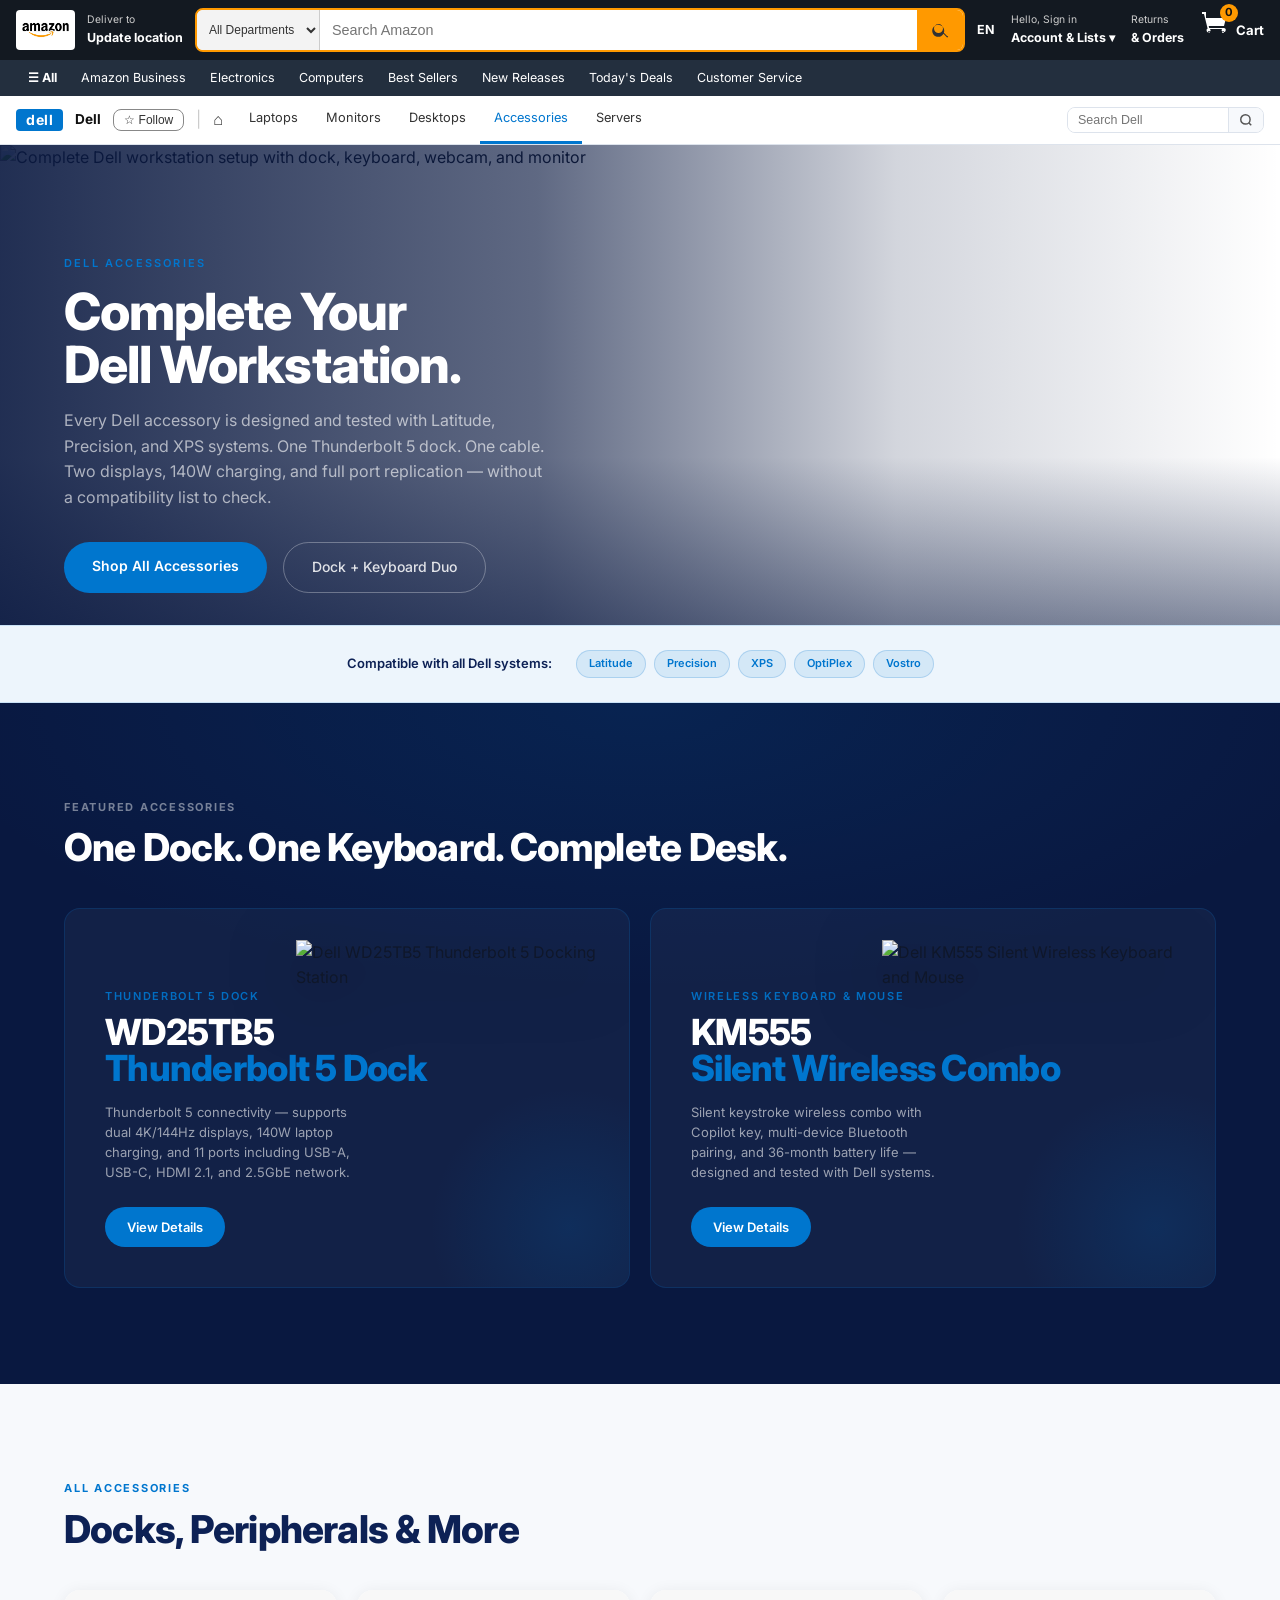
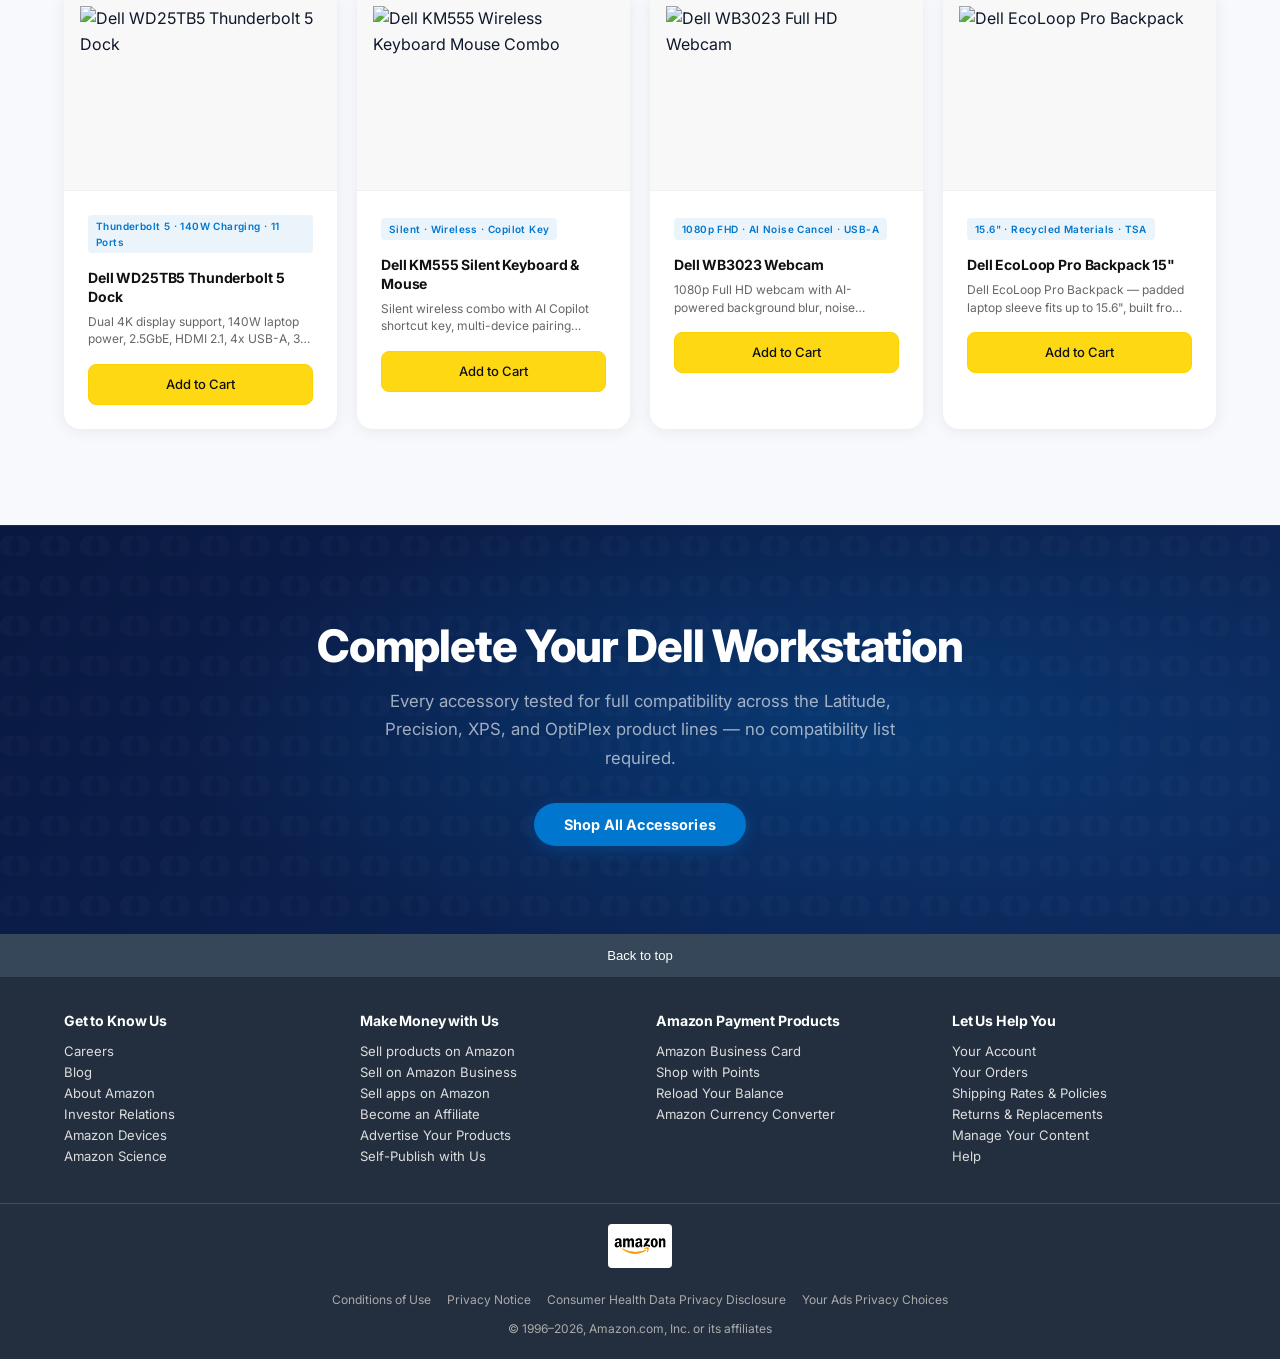
==== accessories.html @ ad99608e "Add accessories page — WD25TB5 dock + KM555 duo, compatibility banner, 4-card grid Co-Authored-By: C" ====
<!DOCTYPE html>
<html lang="en">
<head>
  <meta charset="UTF-8">
  <meta name="viewport" content="width=device-width, initial-scale=1.0">
  <title>Accessories — Docking Stations, Keyboards &amp; Webcams | Dell Technologies on Amazon</title>
  <link rel="icon" href="favicon.svg" type="image/svg+xml">
  <link rel="stylesheet" href="styles.css">
  <style>
    /* ── Page Hero ── */
    .page-hero {
      position: relative;
      height: 480px;
      overflow: hidden;
    }
    .page-hero-img { position: absolute; inset: 0; width: 100%; height: 100%; object-fit: cover; object-position: center 40%; }
    .page-hero-overlay {
      position: absolute;
      inset: 0;
      background:
        linear-gradient(90deg,
          rgba(9,24,64,0.90) 0%,
          rgba(9,24,64,0.65) 42%,
          rgba(9,24,64,0.18) 70%,
          transparent 100%
        ),
        linear-gradient(to top, rgba(9,24,64,0.5) 0%, transparent 35%);
    }
    .page-hero-content { position: relative; z-index: 2; padding: 110px 0 80px; }
    .page-hero-eyebrow { display: block; font-size: 11px; letter-spacing: 0.2em; text-transform: uppercase; color: #0076CE; margin-bottom: 12px; font-weight: 600; }
    .page-hero-headline { font-size: clamp(30px, 4vw, 52px); font-weight: 800; color: #ffffff; line-height: 1.05; letter-spacing: -0.02em; margin-bottom: 16px; }
    .page-hero-sub { font-size: 16px; color: rgba(255,255,255,0.62); line-height: 1.6; margin-bottom: 32px; max-width: 480px; }
    .page-hero-actions { display: flex; gap: 16px; flex-wrap: wrap; }
    .btn-ph-primary { padding: 13px 28px; background: #0076CE; color: #ffffff; border-radius: 999px; font-size: 14px; font-weight: 600; text-decoration: none; display: inline-block; transition: opacity 0.2s, transform 0.2s; }
    .btn-ph-primary:hover { opacity: 0.88; transform: scale(1.02); text-decoration: none; }
    .btn-ph-secondary { padding: 13px 28px; background: transparent; color: rgba(255,255,255,0.85); border: 1px solid rgba(255,255,255,0.3); border-radius: 999px; font-size: 14px; font-weight: 500; text-decoration: none; display: inline-block; transition: border-color 0.2s, color 0.2s; }
    .btn-ph-secondary:hover { border-color: rgba(255,255,255,0.7); color: #ffffff; text-decoration: none; }

    /* ── Featured Duo ── */
    .featured-duo {
      background: var(--brand-dark);
      padding: var(--space-2xl) 0;
      position: relative;
      overflow: hidden;
    }
    .featured-duo::before { content: ''; position: absolute; inset: 0; background: radial-gradient(ellipse 80% 60% at 50% 0%, rgba(0,118,206,0.12) 0%, transparent 70%); pointer-events: none; }
    .featured-duo .container { position: relative; z-index: 1; }
    .duo-grid { display: grid; grid-template-columns: 1fr 1fr; gap: 20px; margin-top: var(--space-lg); }
    .duo-card { position: relative; background: rgba(255,255,255,0.04); border: 1px solid rgba(0,118,206,0.2); border-radius: 16px; overflow: hidden; min-height: 380px; padding: var(--space-lg); display: flex; flex-direction: column; justify-content: flex-end; transition: transform 0.3s ease, box-shadow 0.3s ease; }
    .duo-card:hover { transform: translateY(-4px); box-shadow: 0 24px 48px rgba(0,118,206,0.18); }
    .duo-glow { position: absolute; bottom: -80px; right: -80px; width: 280px; height: 280px; background: radial-gradient(ellipse, #0076CE 0%, transparent 70%); opacity: 0.15; pointer-events: none; transition: opacity 0.3s; }
    .duo-card:hover .duo-glow { opacity: 0.25; }
    .duo-product-img { position: absolute; top: 8%; right: 4%; width: 55%; height: 52%; object-fit: contain; filter: drop-shadow(0 16px 32px rgba(0,0,0,0.5)); pointer-events: none; }
    .duo-content { position: relative; z-index: 2; }
    .duo-descriptor { font-size: 11px; letter-spacing: 0.15em; text-transform: uppercase; color: rgba(0,118,206,0.9); margin-bottom: 8px; font-weight: 600; }
    .duo-product-name { font-size: clamp(24px, 3vw, 36px); font-weight: 800; line-height: 1.0; margin-bottom: var(--space-sm); letter-spacing: -0.02em; }
    .duo-name-main { color: #ffffff; display: block; }
    .duo-name-model { color: #0076CE; display: block; }
    .duo-tagline { font-size: 13px; color: rgba(255,255,255,0.58); line-height: 1.55; margin-bottom: var(--space-md); max-width: 260px; }
    .duo-cta { display: inline-flex; align-items: center; padding: 10px 22px; background: #0076CE; color: #ffffff; border-radius: 999px; font-size: 13px; font-weight: 600; cursor: pointer; text-decoration: none; transition: opacity 0.2s, transform 0.2s; }
    .duo-cta:hover { opacity: 0.88; transform: scale(1.02); text-decoration: none; }

    /* ── Compatibility Banner ── */
    .compat-banner {
      background: rgba(0,118,206,0.07);
      border-top: 1px solid rgba(0,118,206,0.15);
      border-bottom: 1px solid rgba(0,118,206,0.15);
      padding: var(--space-md) 0;
    }
    .compat-inner {
      display: flex;
      align-items: center;
      gap: var(--space-md);
      flex-wrap: wrap;
      justify-content: center;
    }
    .compat-label {
      font-size: 13px;
      font-weight: 600;
      color: var(--brand-dark-tint);
    }
    .compat-chips { display: flex; gap: 8px; flex-wrap: wrap; }
    .compat-chip { font-size: 11px; font-weight: 600; color: #0076CE; background: rgba(0,118,206,0.1); border: 1px solid rgba(0,118,206,0.2); border-radius: 999px; padding: 4px 12px; }

    /* ── Product Grid ── */
    .products-section { background: var(--light-gray); padding: var(--space-2xl) 0; }
    .product-grid-inner { display: grid; grid-template-columns: repeat(auto-fill, minmax(240px, 1fr)); gap: 20px; margin-top: var(--space-lg); }
    .product-card { position: relative; background: #ffffff; border-radius: 16px; box-shadow: var(--card-shadow); overflow: hidden; transition: transform 0.25s ease, box-shadow 0.25s ease; }
    .product-card:hover { transform: translateY(-4px); box-shadow: 0 12px 32px rgba(0,0,0,0.12); }
    .card-img-wrap { height: 200px; background: #f8f8f8; overflow: hidden; display: flex; align-items: center; justify-content: center; }
    .card-img { width: 100%; height: 100%; object-fit: contain; padding: 16px; }
    .card-body { padding: var(--space-md); border-top: 1px solid #f0f0f0; }
    .card-name { font-size: 14px; font-weight: 700; color: #111111; margin-bottom: 6px; line-height: 1.35; }
    .card-desc { font-size: 12px; color: #666666; line-height: 1.45; margin-bottom: var(--space-sm); display: -webkit-box; -webkit-line-clamp: 2; -webkit-box-orient: vertical; overflow: hidden; }
    .card-spec-tag { display: inline-block; font-size: 10px; font-weight: 600; color: #0076CE; background: rgba(0,118,206,0.08); border-radius: 4px; padding: 3px 8px; margin-bottom: var(--space-sm); letter-spacing: 0.04em; }
    .card-atc { display: block; width: 100%; padding: 9px 0; background: #FFD814; border: 1px solid #FCD200; border-radius: 8px; font-size: 13px; font-weight: 500; color: #0F1111; text-align: center; cursor: pointer; }

    /* ── CTA Banner ── */
    .cta-banner { background: linear-gradient(135deg, var(--brand-dark) 0%, #0d2a5e 100%); padding: var(--space-2xl) 0; text-align: center; border-top: 1px solid rgba(0,118,206,0.2); }
    .cta-banner h2 { color: #ffffff; margin-bottom: var(--space-sm); }
    .cta-banner p { color: rgba(255,255,255,0.62); font-size: 1.05rem; margin-bottom: var(--space-lg); }

    .section-eyebrow { display: block; font-size: 11px; font-weight: 700; letter-spacing: 0.16em; text-transform: uppercase; color: var(--brand-blue); margin-bottom: 10px; }

    @media (max-width: 768px) {
      .page-hero { height: 400px; }
      .duo-grid { grid-template-columns: 1fr; }
      .duo-card { min-height: 300px; }
      .duo-product-img { width: 45%; opacity: 0.4; }
    }
  </style>
</head>
<body>

<div id="site-header"></div>


<!-- ══════════════════════════════════════════
     PAGE HERO — Banner 9 workspace lifestyle
══════════════════════════════════════════ -->
<section class="page-hero">
  <img class="page-hero-img"
    src="https://i.dell.com/is/image/DellContent/content/dam/ss2/page-specific/dell-homepage/na/promo-carousel/wtn-showc-cons-dell-pc14250-e2725hm-km555-wd25-wl3024-wb3023-uhp-2604-01-us-promo-c-lf-1610x906.jpg?wid=1610&hei=906"
    alt="Complete Dell workstation setup with dock, keyboard, webcam, and monitor"
    width="1610" height="906" loading="eager" fetchpriority="high">
  <div class="page-hero-overlay"></div>
  <div class="page-hero-content">
    <div class="container">
      <span class="page-hero-eyebrow">Dell Accessories</span>
      <h1 class="page-hero-headline">Complete Your<br>Dell Workstation.</h1>
      <p class="page-hero-sub">Every Dell accessory is designed and tested with Latitude, Precision, and XPS systems. One Thunderbolt 5 dock. One cable. Two displays, 140W charging, and full port replication — without a compatibility list to check.</p>
      <div class="page-hero-actions">
        <a class="btn-ph-primary" href="#accessories-grid">Shop All Accessories</a>
        <a class="btn-ph-secondary" href="#duo">Dock + Keyboard Duo</a>
      </div>
    </div>
  </div>
</section>


<!-- ══════════════════════════════════════════
     COMPATIBILITY BANNER
══════════════════════════════════════════ -->
<div class="compat-banner">
  <div class="container">
    <div class="compat-inner">
      <span class="compat-label">Compatible with all Dell systems:</span>
      <div class="compat-chips">
        <span class="compat-chip">Latitude</span>
        <span class="compat-chip">Precision</span>
        <span class="compat-chip">XPS</span>
        <span class="compat-chip">OptiPlex</span>
        <span class="compat-chip">Vostro</span>
      </div>
    </div>
  </div>
</div>


<!-- ══════════════════════════════════════════
     FEATURED PRODUCTS DUO
     WD25TB5 Dock + KM555 Keyboard/Mouse
══════════════════════════════════════════ -->
<section class="featured-duo section-fade" id="duo">
  <div class="container">
    <span class="section-eyebrow" style="color: rgba(255,255,255,0.45);">FEATURED ACCESSORIES</span>
    <h2 style="color: #ffffff; margin-bottom: var(--space-lg);">One Dock. One Keyboard. Complete Desk.</h2>
    <div class="duo-grid">

      <div class="duo-card">
        <div class="duo-glow"></div>
        <img class="duo-product-img"
          src="https://m.media-amazon.com/images/I/61Xeh0M5idL._AC_SL1500_.jpg"
          alt="Dell WD25TB5 Thunderbolt 5 Docking Station">
        <div class="duo-content">
          <p class="duo-descriptor">THUNDERBOLT 5 DOCK</p>
          <h3 class="duo-product-name">
            <span class="duo-name-main">WD25TB5</span>
            <span class="duo-name-model">Thunderbolt 5 Dock</span>
          </h3>
          <p class="duo-tagline">Thunderbolt 5 connectivity — supports dual 4K/144Hz displays, 140W laptop charging, and 11 ports including USB-A, USB-C, HDMI 2.1, and 2.5GbE network.</p>
          <a class="duo-cta" href="#accessories-grid">View Details</a>
        </div>
      </div>

      <div class="duo-card">
        <div class="duo-glow"></div>
        <img class="duo-product-img"
          src="https://m.media-amazon.com/images/I/71RK4N4b0cL._AC_SL1500_.jpg"
          alt="Dell KM555 Silent Wireless Keyboard and Mouse">
        <div class="duo-content">
          <p class="duo-descriptor">WIRELESS KEYBOARD &amp; MOUSE</p>
          <h3 class="duo-product-name">
            <span class="duo-name-main">KM555</span>
            <span class="duo-name-model">Silent Wireless Combo</span>
          </h3>
          <p class="duo-tagline">Silent keystroke wireless combo with Copilot key, multi-device Bluetooth pairing, and 36-month battery life — designed and tested with Dell systems.</p>
          <a class="duo-cta" href="#accessories-grid">View Details</a>
        </div>
      </div>

    </div>
  </div>
</section>


<!-- ══════════════════════════════════════════
     PRODUCT GRID — 4 Accessory Cards
══════════════════════════════════════════ -->
<section class="products-section section-fade" id="accessories-grid">
  <div class="container">
    <span class="section-eyebrow">ALL ACCESSORIES</span>
    <h2 style="color: var(--brand-dark-tint); margin-bottom: var(--space-lg);">Docks, Peripherals &amp; More</h2>
    <div class="product-grid-inner">

      <div class="product-card">
        <div class="card-img-wrap">
          <img class="card-img"
            src="https://m.media-amazon.com/images/I/61Xeh0M5idL._AC_SL1500_.jpg"
            alt="Dell WD25TB5 Thunderbolt 5 Dock">
        </div>
        <div class="card-body">
          <span class="card-spec-tag">Thunderbolt 5 · 140W Charging · 11 Ports</span>
          <h4 class="card-name">Dell WD25TB5 Thunderbolt 5 Dock</h4>
          <p class="card-desc">Dual 4K display support, 140W laptop power, 2.5GbE, HDMI 2.1, 4x USB-A, 3x USB-C. One cable from laptop to full workstation.</p>
          <span class="card-atc">Add to Cart</span>
        </div>
      </div>

      <div class="product-card">
        <div class="card-img-wrap">
          <img class="card-img"
            src="https://m.media-amazon.com/images/I/71RK4N4b0cL._AC_SL1500_.jpg"
            alt="Dell KM555 Wireless Keyboard Mouse Combo">
        </div>
        <div class="card-body">
          <span class="card-spec-tag">Silent · Wireless · Copilot Key</span>
          <h4 class="card-name">Dell KM555 Silent Keyboard &amp; Mouse</h4>
          <p class="card-desc">Silent wireless combo with AI Copilot shortcut key, multi-device pairing (Bluetooth + 2.4GHz USB), and 36-month battery on keyboard.</p>
          <span class="card-atc">Add to Cart</span>
        </div>
      </div>

      <div class="product-card">
        <div class="card-img-wrap">
          <img class="card-img"
            src="https://m.media-amazon.com/images/I/61eY11o1ZbL._AC_SL1500_.jpg"
            alt="Dell WB3023 Full HD Webcam">
        </div>
        <div class="card-body">
          <span class="card-spec-tag">1080p FHD · AI Noise Cancel · USB-A</span>
          <h4 class="card-name">Dell WB3023 Webcam</h4>
          <p class="card-desc">1080p Full HD webcam with AI-powered background blur, noise cancellation, and clip-mount that fits any monitor bezel. No driver install required.</p>
          <span class="card-atc">Add to Cart</span>
        </div>
      </div>

      <div class="product-card">
        <div class="card-img-wrap">
          <img class="card-img"
            src="https://i.dell.com/is/image/DellContent/content/dam/ss2/page-specific/dell-homepage/na/promo-carousel/wtn-showc-cons-dell-pc14250-e2725hm-km555-wd25-wl3024-wb3023-uhp-2604-01-us-promo-c-lf-1610x906.jpg?wid=800&hei=450"
            alt="Dell EcoLoop Pro Backpack">
        </div>
        <div class="card-body">
          <span class="card-spec-tag">15.6" · Recycled Materials · TSA</span>
          <h4 class="card-name">Dell EcoLoop Pro Backpack 15"</h4>
          <p class="card-desc">Dell EcoLoop Pro Backpack — padded laptop sleeve fits up to 15.6", built from recycled PET materials, TSA checkpoint-friendly. Designed for Latitude and XPS.</p>
          <span class="card-atc">Add to Cart</span>
        </div>
      </div>

    </div>
  </div>
</section>


<!-- ══════════════════════════════════════════
     CTA FOOTER
══════════════════════════════════════════ -->
<section class="cta-banner section-fade">
  <div class="container">
    <h2>Complete Your Dell Workstation</h2>
    <p>Every accessory tested for full compatibility across the Latitude, Precision, XPS, and OptiPlex product lines — no compatibility list required.</p>
    <a class="btn-brand" href="#accessories-grid">Shop All Accessories</a>
  </div>
</section>


<div id="site-footer"></div>
<script src="main.js"></script>
</body>
</html>
---- styles.css ----
/* ============================================================
   Dell Amazon Brand Store — Stylesheet v2 (Design Elevation)
   Brand: #0076CE (blue), #0d2155 (dark navy), #0c32a4 (mid)
   ============================================================ */

@import url('https://fonts.googleapis.com/css2?family=Inter:ital,wght@0,300;0,400;0,500;0,600;0,700;0,800;0,900;1,400&display=swap');

/* 1. CSS Variables
   ============================================================ */
:root {
  --primary:        #0076CE;
  --primary-dark:   #005CA5;
  --primary-deep:   #0d2155;
  --primary-mid:    #0c32a4;
  --brand-blue:     #0076CE;
  --brand-dark:     #091840;
  --brand-dark-tint:#0d2155;
  --brand-mid:      #0c32a4;
  --brand-glow:     rgba(0,118,206,0.4);
  --brand-glow-lg:  rgba(0,118,206,0.2);
  --brand-light:    #E8F1FB;
  --gray:           #6b7280;
  --light-gray:     #f7f9fc;
  --light-bg:       #f7f9fc;
  --lighter-bg:     #eef3fa;
  --border:         #dde3ec;
  --white:          #ffffff;
  --text:           #0f172a;
  --text-muted:     #4b5563;
  --card-shadow:    0 2px 16px rgba(0,0,0,0.07);
  --card-hover:     0 16px 48px rgba(0,118,206,0.22);
  --transition:     0.25s ease;

  /* 8-pt spacing scale */
  --space-xs:  8px;
  --space-sm:  16px;
  --space-md:  24px;
  --space-lg:  40px;
  --space-xl:  64px;
  --space-2xl: 96px;
  --space-3xl: 128px;
}

/* 2. Reset & Base
   ============================================================ */
*, *::before, *::after { box-sizing: border-box; margin: 0; padding: 0; }
html { scroll-behavior: smooth; }
body {
  font-family: 'Inter', -apple-system, BlinkMacSystemFont, 'Segoe UI', Roboto, 'Helvetica Neue', Arial, sans-serif;
  color: var(--text);
  font-size: 16px;
  line-height: 1.6;
  background: var(--white);
  -webkit-font-smoothing: antialiased;
  -moz-osx-font-smoothing: grayscale;
}
img { max-width: 100%; height: auto; display: block; }
a { color: var(--primary); text-decoration: none; }
a:hover { text-decoration: underline; }
ul { list-style: none; }

/* 3. Typography System
   ============================================================ */
h1, h2, h3, h4 { line-height: 1.1; font-weight: 800; letter-spacing: -0.02em; }

/* Display: 68-80px — hero only */
.display-title {
  font-size: clamp(3rem, 6vw, 5rem);
  font-weight: 900;
  line-height: 1.0;
  letter-spacing: -0.03em;
}

/* H1: 48-56px */
h1 {
  font-size: clamp(2.5rem, 4.5vw, 3.5rem);
  letter-spacing: -0.025em;
  line-height: 1.05;
}

/* H2: 36-42px */
h2 {
  font-size: clamp(1.9rem, 3vw, 2.625rem);
  letter-spacing: -0.02em;
  line-height: 1.1;
}

/* H3: 24-28px */
h3 {
  font-size: clamp(1.25rem, 2vw, 1.75rem);
  letter-spacing: -0.015em;
  line-height: 1.2;
}

/* H4: 17-18px */
h4 { font-size: 1.05rem; letter-spacing: -0.01em; font-weight: 700; }

/* Body */
p { margin-bottom: 0; line-height: 1.7; font-size: 1rem; }

/* Label / eyebrow */
.label-sm {
  font-size: 0.7rem;
  font-weight: 700;
  letter-spacing: 0.14em;
  text-transform: uppercase;
}

/* 4. Layout Utilities
   ============================================================ */
.container { max-width: 1200px; margin: 0 auto; padding: 0 24px; }
.section { padding: var(--space-2xl) 0; }
.section-alt { background: var(--light-gray); }
.section-dark {
  background: var(--brand-dark);
  color: var(--white);
  position: relative;
  overflow: hidden;
}
/* Rich depth gradient for dark sections */
.section-dark::before {
  content: '';
  position: absolute;
  inset: 0;
  background: radial-gradient(ellipse 80% 60% at 50% 0%, rgba(0,118,206,0.12) 0%, transparent 70%);
  pointer-events: none;
  z-index: 0;
}
.section-dark > * { position: relative; z-index: 1; }
.section-dark h2, .section-dark h3, .section-dark p { color: var(--white); }
.section-title { text-align: center; margin-bottom: var(--space-lg); }
.section-title .eyebrow {
  font-size: 0.68rem;
  font-weight: 700;
  letter-spacing: 0.16em;
  text-transform: uppercase;
  color: var(--primary);
  margin-bottom: 12px;
  display: block;
}
.section-dark .section-title .eyebrow { color: rgba(255,255,255,0.55); }
.section-title h2 { color: var(--brand-dark-tint); margin-bottom: 14px; }
.section-title p {
  color: var(--text-muted);
  font-size: 1.05rem;
  max-width: 560px;
  margin: 0 auto;
  line-height: 1.75;
}
.section-dark .section-title h2 { color: var(--white); }
.section-dark .section-title p  { color: rgba(255,255,255,0.68); }
.divider {
  width: 36px;
  height: 3px;
  background: linear-gradient(90deg, var(--brand-blue), var(--primary-mid));
  border-radius: 0;
  margin: 16px auto 0;
}

/* 5. Scroll-reveal animations
   Only active when JS has initialized — .js-ready class added to <html>
   This prevents invisible content on slow loads or no-JS contexts
   ============================================================ */
.js-ready .section-fade {
  opacity: 0;
  transform: translateY(28px);
  transition: opacity 0.6s cubic-bezier(0.22, 1, 0.36, 1),
              transform 0.6s cubic-bezier(0.22, 1, 0.36, 1);
}
.js-ready .section-fade.visible {
  opacity: 1;
  transform: translateY(0);
}
.section-fade-delay-1 { transition-delay: 0.1s; }
.section-fade-delay-2 { transition-delay: 0.2s; }
.section-fade-delay-3 { transition-delay: 0.3s; }
.section-fade-delay-4 { transition-delay: 0.4s; }

/* 6. Buttons
   ============================================================ */
.btn {
  display: inline-block;
  padding: 12px 26px;
  border-radius: 8px;
  font-weight: 600;
  font-size: 0.875rem;
  cursor: pointer;
  border: 2px solid transparent;
  transition: all var(--transition);
  white-space: nowrap;
  letter-spacing: 0.01em;
}

/* Amazon yellow "Add to Cart" — keeps Amazon convention */
.btn-primary { background: #FFD814; color: #111; border-color: #FCD200; }
.btn-primary:hover {
  background: #F7CA00;
  border-color: #F7CA00;
  transform: scale(1.02);
  text-decoration: none;
}

/* Primary brand CTA — pill shape, brand blue */
.btn-brand {
  background: var(--brand-blue);
  color: var(--white);
  border-color: var(--brand-blue);
  border-radius: 999px;
  padding: 13px 30px;
  font-size: 0.9rem;
  font-weight: 700;
  letter-spacing: 0.01em;
  box-shadow: 0 4px 16px rgba(0,118,206,0.3);
}
.btn-brand:hover {
  background: var(--primary-dark);
  border-color: var(--primary-dark);
  transform: translateY(-1px);
  box-shadow: 0 6px 24px rgba(0,118,206,0.4);
  text-decoration: none;
}

/* White outline secondary CTA */
.btn-outline {
  background: transparent;
  color: var(--white);
  border: 2px solid rgba(255,255,255,0.5);
  border-radius: 999px;
  padding: 13px 30px;
  font-size: 0.9rem;
  font-weight: 600;
  backdrop-filter: blur(4px);
}
.btn-outline:hover {
  background: rgba(255,255,255,0.14);
  border-color: rgba(255,255,255,0.75);
  transform: translateY(-1px);
  text-decoration: none;
}

/* Pill-blue (used in tiles/strips) */
.btn-pill-blue {
  background: var(--brand-blue);
  color: var(--white);
  border-radius: 999px;
  padding: 10px 24px;
  font-size: 0.82rem;
  font-weight: 700;
  display: inline-block;
  letter-spacing: 0.01em;
  transition: background var(--transition), transform var(--transition), box-shadow var(--transition);
  box-shadow: 0 3px 12px rgba(0,118,206,0.25);
}
.btn-pill-blue:hover {
  background: var(--primary-dark);
  transform: translateY(-1px);
  box-shadow: 0 5px 18px rgba(0,118,206,0.35);
  text-decoration: none;
}

/* Add to Cart — Amazon yellow, 8px radius */
.btn-cart {
  background: #FFD814;
  color: #0F1111;
  border: 1px solid #FCD200;
  border-radius: 8px;
  padding: 9px 16px;
  font-size: 0.82rem;
  font-weight: 600;
  cursor: pointer;
  display: inline-block;
  transition: background var(--transition), transform 0.15s ease;
  text-align: center;
}
.btn-cart:hover {
  background: #F7CA00;
  transform: scale(1.01);
  text-decoration: none;
}

/* 7. Amazon Header / Nav
   ============================================================ */
.amz-sticky { position: sticky; top: 0; z-index: 9000; }
.amz-top { background: #131921; }
.amz-top-inner {
  max-width: 1600px;
  margin: 0 auto;
  padding: 8px 16px;
  display: flex;
  align-items: center;
  gap: 12px;
}
.amz-logo img { height: 36px; }
.amz-location { display: flex; flex-direction: column; color: #fff; font-size: 0.7rem; cursor: pointer; }
.amz-loc-top { color: #ccc; font-size: 0.65rem; }
.amz-loc-bot { font-weight: 700; font-size: 0.78rem; white-space: nowrap; }
.amz-search {
  flex: 1; display: flex; align-items: center;
  background: #fff; border-radius: 8px; overflow: hidden;
  border: 2px solid #ff9900; min-width: 0;
}
.amz-search-dept {
  background: #f3f3f3; border: none; border-right: 1px solid #ccc;
  padding: 0 8px; height: 40px; font-size: 0.75rem; cursor: pointer; color: #333; white-space: nowrap;
}
.amz-search-input { flex: 1; border: none; outline: none; padding: 0 12px; font-size: 0.9rem; height: 40px; min-width: 0; }
.amz-search-btn {
  background: #ff9900; border: none; width: 46px; height: 40px;
  cursor: pointer; display: flex; align-items: center; justify-content: center; flex-shrink: 0;
}
.amz-search-btn svg { width: 18px; height: 18px; fill: #333; }
.amz-right { display: flex; align-items: center; gap: 16px; margin-left: auto; flex-shrink: 0; }
.amz-lang { color: #fff; font-size: 0.78rem; font-weight: 700; cursor: pointer; }
.amz-account, .amz-returns {
  display: flex; flex-direction: column; color: #fff; font-size: 0.7rem; cursor: pointer; text-decoration: none;
}
.amz-acct-top { color: #ccc; font-size: 0.65rem; }
.amz-acct-bot { font-weight: 700; font-size: 0.78rem; white-space: nowrap; }
.amz-cart-link { display: flex; align-items: center; gap: 4px; color: #fff; text-decoration: none; cursor: pointer; }
.amz-cart-icon-wrap { position: relative; }
.amz-cart-icon-wrap svg { width: 32px; height: 32px; }
.amz-cart-count {
  position: absolute; top: -6px; right: -6px;
  background: #ff9900; color: #111; font-size: 0.7rem; font-weight: 700;
  border-radius: 50%; width: 18px; height: 18px; display: flex; align-items: center; justify-content: center;
}
.amz-cart-text { font-weight: 700; font-size: 0.82rem; }

/* Amazon nav bar */
.amz-nav-bar { background: #232f3e; }
.amz-nav-bar-inner {
  max-width: 1600px; margin: 0 auto; padding: 0 16px;
  display: flex; align-items: center; gap: 0; overflow-x: auto;
}
.amz-nav-bar-inner a {
  color: #fff; font-size: 0.78rem; padding: 8px 12px;
  white-space: nowrap; text-decoration: none;
  transition: background 0.15s;
}
.amz-nav-bar-inner a:hover { background: rgba(255,255,255,0.12); }
.amz-nav-all-btn { font-weight: 700; }
.amz-mobile-drawer { display: none; }

/* Brand sub-nav */
.brand-subnav {
  background: #fff;
  border-bottom: 1px solid var(--border);
  position: relative;
  z-index: 8999;
}
.brand-subnav-inner {
  max-width: 1600px; margin: 0 auto; padding: 0 16px;
  display: flex; align-items: center; gap: 12px; height: 48px; overflow-x: auto;
}
.brand-subnav-logo { display: flex; align-items: center; flex-shrink: 0; }
.brand-subnav-name { font-size: 0.85rem; font-weight: 700; color: #111; white-space: nowrap; flex-shrink: 0; }
.brand-subnav-follow {
  background: none; border: 1px solid #888; border-radius: 8px;
  padding: 3px 10px; font-size: 0.75rem; cursor: pointer; flex-shrink: 0; color: #333;
}
.brand-subnav-sep { color: #ccc; flex-shrink: 0; }
.brand-subnav-home { color: #333; font-size: 1rem; text-decoration: none; flex-shrink: 0; }
.brand-subnav-tabs { display: flex; gap: 0; flex-shrink: 0; }
.brand-subnav-tabs a {
  font-size: 0.8rem; color: #333; padding: 0 14px; height: 48px;
  display: flex; align-items: center; text-decoration: none;
  border-bottom: 3px solid transparent; transition: border-color 0.15s, color 0.15s;
  white-space: nowrap;
}
.brand-subnav-tabs a:hover, .brand-subnav-tabs a.active {
  color: var(--brand-blue);
  border-bottom-color: var(--brand-blue);
}
.brand-subnav-search {
  margin-left: auto; display: flex; align-items: center;
  border: 1px solid var(--border); border-radius: 8px; overflow: hidden; flex-shrink: 0;
}
.brand-subnav-search input {
  border: none; outline: none; padding: 5px 10px; font-size: 0.78rem; width: 160px;
}
.brand-subnav-search button {
  background: var(--light-gray); border: none; border-left: 1px solid var(--border);
  padding: 5px 10px; cursor: pointer; display: flex; align-items: center; justify-content: center;
}
.brand-subnav-search button svg { stroke: #555; }
.brand-subnav-dropdown { position: relative; }
.brand-subnav-dropdown-trigger { cursor: pointer; }
.brand-subnav-dropdown-menu {
  display: none; position: fixed; background: #fff;
  border: 1px solid var(--border); border-radius: 8px;
  box-shadow: 0 8px 24px rgba(0,0,0,0.12); min-width: 200px; z-index: 9999; padding: 8px 0;
}
.brand-subnav-dropdown.open .brand-subnav-dropdown-menu { display: block; }
.brand-subnav-dropdown-menu a {
  display: block; padding: 9px 18px; color: #333; font-size: 0.82rem;
  border-bottom: none; height: auto;
}
.brand-subnav-dropdown-menu a:hover { background: var(--light-gray); color: var(--brand-blue); }

/* Breadcrumb */
.breadcrumb {
  padding: 10px 0;
  background: var(--white);
  border-bottom: 1px solid var(--border);
}
.breadcrumb-inner {
  max-width: 1200px; margin: 0 auto; padding: 0 24px;
  display: flex; align-items: center; gap: 6px; font-size: 0.78rem; color: var(--gray);
}
.breadcrumb-inner a { color: var(--primary); }
.breadcrumb-inner span { color: var(--gray); }

/* 8. Hero — Elevated with gradient depth
   ============================================================ */
.hero-video-wrap {
  position: relative; width: 100%; min-height: 640px; overflow: hidden;
  background: var(--brand-dark);
}
.hero-video {
  position: absolute; top: 50%; left: 50%;
  transform: translate(-50%, -50%);
  min-width: 100%; min-height: 100%; width: auto; height: auto;
  object-fit: cover; z-index: 0;
  opacity: 0.42;
  transition: opacity 1.2s ease;
}
.hero-overlay {
  position: absolute; inset: 0; z-index: 1;
  background: linear-gradient(
    110deg,
    var(--brand-dark) 0%,
    rgba(13,33,85,0.85) 38%,
    rgba(0,118,206,0.18) 75%,
    transparent 100%
  );
}
/* Subtle vignette bottom */
.hero-overlay::after {
  content: '';
  position: absolute;
  bottom: 0; left: 0; right: 0; height: 160px;
  background: linear-gradient(0deg, var(--brand-dark) 0%, transparent 100%);
}
.hero-content {
  position: relative; z-index: 2;
  padding: 130px 72px 100px;
  max-width: 760px;
}
.hero-eyebrow {
  font-size: 0.68rem;
  font-weight: 700;
  letter-spacing: 0.18em;
  text-transform: uppercase;
  color: rgba(255,255,255,0.55);
  margin-bottom: 20px;
  display: block;
}
.hero-title {
  font-size: clamp(2.8rem, 5.5vw, 4.5rem);
  font-weight: 900;
  color: #fff;
  line-height: 1.02;
  letter-spacing: -0.03em;
  margin-bottom: 22px;
  max-width: 680px;
}
.hero-title span { color: var(--brand-blue); }
.hero-sub {
  font-size: clamp(1rem, 1.5vw, 1.15rem);
  color: rgba(255,255,255,0.78);
  max-width: 500px;
  margin-bottom: 40px;
  line-height: 1.7;
  font-weight: 400;
}
.hero-ctas { display: flex; gap: 14px; flex-wrap: wrap; }

/* 9. Feature Strip — Premium icon treatment
   ============================================================ */
.feature-strip {
  background: var(--brand-dark);
  padding: 0;
  border-top: 1px solid rgba(255,255,255,0.07);
  position: relative;
  overflow: hidden;
}
.feature-strip::before {
  content: '';
  position: absolute;
  inset: 0;
  background: radial-gradient(ellipse 100% 150% at 50% 100%, rgba(0,118,206,0.1) 0%, transparent 70%);
  pointer-events: none;
}
.feature-strip-inner {
  max-width: 1200px; margin: 0 auto; padding: 0 24px;
  display: grid; grid-template-columns: repeat(3, 1fr);
  position: relative; z-index: 1;
}
.feature-item {
  display: flex;
  align-items: center;
  gap: 18px;
  padding: 32px 28px;
  border-right: 1px solid rgba(255,255,255,0.07);
  transition: background 0.2s ease;
}
.feature-item:last-child { border-right: none; }
.feature-item:hover { background: rgba(255,255,255,0.03); }

/* Premium icon: circular, gradient border glow */
.feature-icon {
  width: 52px; height: 52px;
  border-radius: 8px;
  background: linear-gradient(135deg, rgba(0,118,206,0.3), rgba(12,50,164,0.2));
  border: 1px solid rgba(0,118,206,0.35);
  display: flex; align-items: center; justify-content: center;
  flex-shrink: 0;
  box-shadow: 0 0 16px rgba(0,118,206,0.15), inset 0 1px 0 rgba(255,255,255,0.08);
}
.feature-icon svg {
  width: 24px; height: 24px;
  stroke: #59aaff;
  fill: none;
  stroke-width: 1.75;
  stroke-linecap: round;
  stroke-linejoin: round;
}
.feature-text h4 {
  color: #fff;
  font-size: 0.92rem;
  font-weight: 700;
  margin-bottom: 4px;
  letter-spacing: -0.01em;
}
.feature-text p { color: rgba(255,255,255,0.52); font-size: 0.8rem; line-height: 1.5; }

/* 10. Split Tiles — Depth with subtle overflow
   ============================================================ */
.split-grid { display: grid; grid-template-columns: 1fr 1fr; gap: 20px; }
.split-tile {
  position: relative; border-radius: 16px; overflow: hidden;
  min-height: 400px; display: flex; align-items: flex-end;
  box-shadow: 0 8px 40px rgba(0,0,0,0.18);
  transition: transform 0.3s cubic-bezier(0.22, 1, 0.36, 1),
              box-shadow 0.3s ease;
}
.split-tile:hover {
  transform: translateY(-3px);
  box-shadow: 0 20px 60px rgba(0,0,0,0.28);
}
.split-tile-img {
  position: absolute; inset: 0; width: 100%; height: 100%;
  object-fit: cover; z-index: 0;
  transition: transform 0.6s cubic-bezier(0.22, 1, 0.36, 1);
}
.split-tile:hover .split-tile-img { transform: scale(1.03); }
.split-tile-overlay {
  position: absolute; inset: 0; z-index: 1;
  background: linear-gradient(
    0deg,
    rgba(9,24,64,0.92) 0%,
    rgba(9,24,64,0.5) 45%,
    rgba(0,118,206,0.08) 100%
  );
}
.split-tile.light-tile .split-tile-overlay {
  background: linear-gradient(0deg, rgba(232,241,251,0.96) 0%, rgba(232,241,251,0.65) 55%, transparent 100%);
}
.split-tile-content {
  position: relative; z-index: 2;
  padding: 32px 36px; width: 100%;
}
.split-tile .eyebrow {
  font-size: 0.64rem; font-weight: 700; letter-spacing: 0.16em;
  text-transform: uppercase; color: rgba(255,255,255,0.6);
  margin-bottom: 10px; display: block;
}
.split-tile.light-tile .eyebrow { color: var(--brand-blue); }
.split-tile h3 {
  color: #fff;
  font-size: clamp(1.3rem, 2.2vw, 1.7rem);
  font-weight: 800;
  margin-bottom: 10px;
  line-height: 1.15;
}
.split-tile.light-tile h3 { color: var(--brand-dark-tint); }
.split-tile p {
  color: rgba(255,255,255,0.72);
  font-size: 0.88rem;
  margin-bottom: 22px;
  max-width: 300px;
  line-height: 1.6;
}
.split-tile.light-tile p { color: var(--text-muted); }
.split-tile-pill {
  display: inline-block;
  background: var(--brand-blue);
  color: #fff;
  border-radius: 999px;
  padding: 10px 24px;
  font-size: 0.8rem;
  font-weight: 700;
  letter-spacing: 0.01em;
  transition: background var(--transition), transform var(--transition), box-shadow var(--transition);
  box-shadow: 0 3px 12px rgba(0,118,206,0.3);
}
.split-tile-pill:hover {
  background: var(--primary-dark);
  transform: translateY(-1px);
  box-shadow: 0 5px 18px rgba(0,118,206,0.4);
  text-decoration: none;
}
.split-tile.light-tile .split-tile-pill { background: var(--brand-blue); color: #fff; }

/* 11. Category Grid
   ============================================================ */
.cat-grid { display: grid; grid-template-columns: repeat(4, 1fr); gap: 16px; }
.cat-tile {
  background: var(--brand-dark-tint);
  border-radius: 16px; overflow: hidden;
  display: flex; flex-direction: column; align-items: center;
  padding: 28px 16px 22px; text-decoration: none; cursor: pointer;
  transition: transform 0.25s cubic-bezier(0.22, 1, 0.36, 1),
              box-shadow 0.25s ease;
  position: relative;
  border: 1px solid rgba(255,255,255,0.05);
  box-shadow: 0 4px 20px rgba(0,0,0,0.15);
}
.cat-tile::before {
  content: '';
  position: absolute;
  inset: 0;
  background: radial-gradient(ellipse 80% 50% at 50% 0%, rgba(0,118,206,0.18) 0%, transparent 70%);
  border-radius: inherit;
  opacity: 0;
  transition: opacity 0.25s ease;
}
.cat-tile:hover::before { opacity: 1; }
.cat-tile:hover {
  transform: scale(1.03) translateY(-2px);
  box-shadow: 0 16px 40px rgba(0,118,206,0.3);
  text-decoration: none;
}
.cat-tile-img {
  width: 100%; aspect-ratio: 4/3;
  object-fit: cover; border-radius: 8px;
  margin-bottom: 18px;
  box-shadow: 0 4px 16px rgba(0,0,0,0.25);
}
.cat-tile-img-placeholder {
  width: 100%; aspect-ratio: 4/3; border-radius: 8px; margin-bottom: 18px;
  background: linear-gradient(135deg, rgba(0,118,206,0.2), rgba(6,50,164,0.3));
  display: flex; align-items: center; justify-content: center;
}
.cat-tile-img-placeholder svg { width: 56px; height: 56px; stroke: rgba(0,118,206,0.7); fill: none; stroke-width: 1.5; }
.cat-label {
  background: var(--brand-blue);
  color: #fff;
  border-radius: 999px;
  padding: 7px 20px;
  font-size: 0.75rem;
  font-weight: 700;
  text-align: center;
  display: inline-block;
  letter-spacing: 0.03em;
  transition: background var(--transition), box-shadow var(--transition);
  box-shadow: 0 2px 10px rgba(0,118,206,0.3);
}
.cat-tile:hover .cat-label {
  background: var(--primary-dark);
  box-shadow: 0 4px 14px rgba(0,118,206,0.45);
}

/* 12. Product Cards — Premium depth
   ============================================================ */
.product-grid { display: grid; grid-template-columns: repeat(4, 1fr); gap: 20px; }
.product-grid-3 { grid-template-columns: repeat(3, 1fr); }
.hk-card {
  background: var(--white);
  border-radius: 16px;
  border: 1px solid var(--border);
  overflow: hidden;
  transition: box-shadow 0.3s cubic-bezier(0.22, 1, 0.36, 1),
              transform 0.3s cubic-bezier(0.22, 1, 0.36, 1),
              border-color 0.25s ease;
  display: flex; flex-direction: column;
  box-shadow: 0 2px 12px rgba(0,0,0,0.06);
}
.hk-card:hover {
  box-shadow: 0 16px 48px rgba(0,118,206,0.18);
  transform: translateY(-5px);
  border-color: rgba(0,118,206,0.2);
}
.hk-card-img {
  position: relative; overflow: hidden;
  width: 100%; height: 220px;
}
.hk-card-img img {
  position: absolute; inset: 0; width: 100%; height: 100%;
  object-fit: cover; display: block;
  transition: transform 0.5s cubic-bezier(0.22, 1, 0.36, 1);
}
.hk-card:hover .hk-card-img img { transform: scale(1.05); }
.hk-card-img-placeholder {
  position: absolute; inset: 0; display: flex; align-items: center; justify-content: center;
  background: var(--light-gray);
}
.hk-card-img-placeholder svg { width: 56px; height: 56px; stroke: #bbb; fill: none; stroke-width: 1.5; }
.hk-card-body { padding: 20px 18px; display: flex; flex-direction: column; flex: 1; }
.hk-card-eyebrow {
  font-size: 0.72rem; font-weight: 700; letter-spacing: 0.13em;
  text-transform: uppercase; color: var(--brand-blue);
  margin-bottom: 6px; display: block;
}
.hk-card-title {
  font-size: 0.97rem; font-weight: 700; color: var(--text);
  margin-bottom: 8px; line-height: 1.35;
  letter-spacing: -0.01em;
}
.hk-card-sub {
  font-size: 0.8rem; color: var(--text-muted);
  margin-bottom: 14px; line-height: 1.55; flex: 1;
  display: -webkit-box;
  -webkit-line-clamp: 2;
  -webkit-box-orient: vertical;
  overflow: hidden;
}
.hk-card-price {
  font-size: 1.1rem; font-weight: 800; color: var(--text);
  margin-bottom: 14px; letter-spacing: -0.01em;
}
.hk-card-price span { font-size: 0.75rem; font-weight: 400; color: var(--text-muted); margin-left: 4px; }
.hk-card-buy {
  background: #FFD814; color: #0F1111; border: 1px solid #FCD200;
  border-radius: 8px; padding: 10px 0; font-size: 0.82rem; font-weight: 600;
  text-align: center; display: block; cursor: pointer; width: 100%;
  transition: background var(--transition), transform 0.15s ease;
}
.hk-card-buy:hover {
  background: #F7CA00;
  transform: scale(1.01);
  text-decoration: none;
}

/* Dark card variant */
.hk-card-dark {
  background: rgba(255,255,255,0.04);
  border-color: rgba(255,255,255,0.08);
  box-shadow: 0 2px 16px rgba(0,0,0,0.2);
}
.hk-card-dark:hover {
  background: rgba(255,255,255,0.07);
  border-color: rgba(0,118,206,0.4);
  box-shadow: 0 0 0 1px rgba(0,118,206,0.35), 0 20px 48px rgba(0,118,206,0.2);
}
.hk-card-dark .hk-card-title { color: #fff; }
.hk-card-dark .hk-card-sub { color: rgba(255,255,255,0.58); }
.hk-card-dark .hk-card-price { color: #fff; }
.hk-card-dark .hk-card-img-placeholder { background: rgba(0,118,206,0.12); }
.hk-card-dark .hk-card-img-placeholder svg { stroke: #59aaff; }

/* Brand-color glow on image hover in dark context */
.dark-section-wrap .hk-card .hk-card-img::after {
  content: '';
  position: absolute;
  inset: 0;
  background: radial-gradient(ellipse 70% 60% at 50% 100%, rgba(0,118,206,0.2) 0%, transparent 70%);
  pointer-events: none;
  opacity: 0;
  transition: opacity 0.3s ease;
  z-index: 1;
}
.dark-section-wrap .hk-card:hover .hk-card-img::after { opacity: 1; }

/* 13. Industry Tiles
   ============================================================ */
.industry-grid { display: grid; grid-template-columns: repeat(3, 1fr); gap: 18px; }
.industry-tile {
  background: var(--brand-dark-tint);
  border-radius: 16px; overflow: hidden;
  position: relative; min-height: 260px; display: flex; align-items: flex-end;
  text-decoration: none;
  transition: transform 0.3s cubic-bezier(0.22, 1, 0.36, 1),
              box-shadow 0.3s ease;
  box-shadow: 0 4px 20px rgba(0,0,0,0.15);
}
.industry-tile:hover {
  transform: scale(1.025) translateY(-2px);
  box-shadow: 0 16px 48px rgba(0,0,0,0.35);
  text-decoration: none;
}
.industry-tile-img {
  position: absolute; inset: 0; width: 100%; height: 100%;
  object-fit: cover; z-index: 0; opacity: 0.5;
  transition: opacity 0.3s ease, transform 0.5s cubic-bezier(0.22, 1, 0.36, 1);
}
.industry-tile:hover .industry-tile-img { opacity: 0.62; transform: scale(1.04); }
.industry-tile-overlay {
  position: absolute; inset: 0; z-index: 1;
  background: linear-gradient(
    0deg,
    rgba(9,24,64,0.94) 0%,
    rgba(9,24,64,0.45) 50%,
    transparent 100%
  );
}
.industry-tile-content { position: relative; z-index: 2; padding: 28px 26px; }
.industry-tile-content h4 {
  color: #fff; font-size: 1.05rem; font-weight: 700;
  margin-bottom: 6px; letter-spacing: -0.01em;
}
.industry-tile-content p { color: rgba(255,255,255,0.62); font-size: 0.8rem; line-height: 1.55; }

/* 14. Stats / Proof Bar — Premium treatment
   ============================================================ */
.stats-bar {
  background: linear-gradient(135deg, #eef3fa 0%, #f7f9fc 50%, #eef3fa 100%);
  padding: 56px 0;
  border-top: 1px solid var(--border);
  border-bottom: 1px solid var(--border);
  position: relative;
  overflow: hidden;
}
.stats-bar::before {
  content: '';
  position: absolute;
  top: 50%; left: 50%;
  transform: translate(-50%, -50%);
  width: 600px; height: 300px;
  background: radial-gradient(ellipse, rgba(0,118,206,0.06) 0%, transparent 70%);
  pointer-events: none;
}
.stats-inner {
  max-width: 1200px; margin: 0 auto; padding: 0 24px;
  display: grid; grid-template-columns: repeat(4, 1fr); gap: 0;
  position: relative; z-index: 1;
}
.stat-item {
  text-align: center;
  padding: 0 24px;
  border-right: 1px solid var(--border);
}
.stat-item:last-child { border-right: none; }
.stat-num {
  font-size: clamp(2.2rem, 3.5vw, 3rem);
  font-weight: 900;
  color: var(--brand-blue);
  letter-spacing: -0.04em;
  display: block;
  line-height: 1;
  margin-bottom: 10px;
  background: linear-gradient(135deg, var(--brand-blue), var(--primary-mid));
  -webkit-background-clip: text;
  -webkit-text-fill-color: transparent;
  background-clip: text;
}
.stat-label {
  font-size: 0.82rem;
  color: var(--text-muted);
  font-weight: 500;
  line-height: 1.4;
  max-width: 140px;
  margin: 0 auto;
}

/* 15. CTA Banner — Impactful, layered depth
   ============================================================ */
.cta-banner {
  background: linear-gradient(
    120deg,
    var(--brand-dark) 0%,
    var(--brand-dark-tint) 35%,
    var(--brand-mid) 70%,
    var(--brand-mid) 100%
  );
  padding: 96px 24px;
  text-align: center;
  position: relative;
  overflow: hidden;
}
.cta-banner::before {
  content: '';
  position: absolute;
  top: -50%; left: -20%;
  width: 140%; height: 200%;
  background: radial-gradient(ellipse 60% 50% at 60% 50%, rgba(0,118,206,0.25) 0%, transparent 60%);
  pointer-events: none;
}
.cta-banner::after {
  content: '';
  position: absolute;
  inset: 0;
  background: url("data:image/svg+xml,%3Csvg width='40' height='40' viewBox='0 0 40 40' xmlns='http://www.w3.org/2000/svg'%3E%3Cg fill='none' fill-rule='evenodd'%3E%3Cg fill='%23ffffff' fill-opacity='0.02'%3E%3Cpath d='M20 20c0-5.5-4.5-10-10-10s-10 4.5-10 10 4.5 10 10 10 10-4.5 10-10zm10 0c0-5.5-4.5-10-10-10s-10 4.5-10 10 4.5 10 10 10 10-4.5 10-10z'/%3E%3C/g%3E%3C/g%3E%3C/svg%3E");
  pointer-events: none;
}
.cta-banner > * { position: relative; z-index: 1; }
.cta-banner h2 {
  color: #fff;
  font-size: clamp(2rem, 3.5vw, 2.875rem);
  margin-bottom: 16px;
  letter-spacing: -0.025em;
}
.cta-banner p {
  color: rgba(255,255,255,0.78);
  font-size: 1.1rem;
  margin-bottom: 36px;
  max-width: 520px;
  margin-left: auto;
  margin-right: auto;
  line-height: 1.7;
}
.cta-banner-btns { display: flex; gap: 14px; justify-content: center; flex-wrap: wrap; }

/* 16. Footer — Premium dark
   ============================================================ */
.brand-footer {
  background: linear-gradient(180deg, var(--brand-dark) 0%, #060f2a 100%);
  padding: 72px 0 44px;
  border-top: 1px solid rgba(255,255,255,0.06);
}
.brand-footer-inner { max-width: 1200px; margin: 0 auto; padding: 0 24px; }
.brand-footer-grid {
  display: grid; grid-template-columns: 2fr 1fr 1fr 1fr;
  gap: 48px; margin-bottom: 48px;
}
.footer-brand h3 {
  color: #fff; font-size: 1.1rem; margin-bottom: 12px;
  letter-spacing: -0.01em;
}
.footer-brand p { color: rgba(255,255,255,0.48); font-size: 0.85rem; line-height: 1.75; max-width: 280px; }
.footer-col h4 {
  color: rgba(255,255,255,0.75);
  font-size: 0.7rem;
  font-weight: 700;
  letter-spacing: 0.14em;
  text-transform: uppercase;
  margin-bottom: 18px;
}
.footer-col ul li { margin-bottom: 10px; }
.footer-col ul li a {
  color: rgba(255,255,255,0.45);
  font-size: 0.83rem;
  text-decoration: none;
  transition: color var(--transition);
}
.footer-col ul li a:hover { color: var(--brand-blue); }
.footer-bottom {
  border-top: 1px solid rgba(255,255,255,0.07);
  padding-top: 28px;
  display: flex; align-items: center;
  justify-content: space-between; gap: 16px;
}
.footer-bottom p { color: rgba(255,255,255,0.28); font-size: 0.73rem; }
.footer-bottom-links { display: flex; gap: 24px; }
.footer-bottom-links a {
  color: rgba(255,255,255,0.28); font-size: 0.73rem; text-decoration: none;
  transition: color var(--transition);
}
.footer-bottom-links a:hover { color: rgba(255,255,255,0.6); }

/* 17. Spec List
   ============================================================ */
.spec-list { list-style: none; padding: 0; margin: 0; }
.spec-list li {
  display: flex; align-items: flex-start; gap: 10px;
  padding: 11px 0; border-bottom: 1px solid var(--border); font-size: 0.88rem;
}
.spec-list li:last-child { border-bottom: none; }
.spec-list .spec-key { font-weight: 600; color: var(--brand-dark-tint); min-width: 140px; flex-shrink: 0; }
.spec-list .spec-val { color: var(--text-muted); }

/* 18. Section Hero (sub-page)
   ============================================================ */
.section-hero {
  position: relative; overflow: hidden; border-radius: 0;
  min-height: 500px; display: flex; align-items: center;
  background: var(--brand-dark);
}
.section-hero-img {
  position: absolute; inset: 0; width: 100%; height: 100%;
  object-fit: cover; z-index: 0; opacity: 0.42;
  transition: transform 8s ease;
}
.section-hero:hover .section-hero-img { transform: scale(1.04); }
.section-hero-overlay {
  position: absolute; inset: 0; z-index: 1;
  background: linear-gradient(90deg, var(--brand-dark) 30%, rgba(0,118,206,0.15) 70%, transparent 100%);
}
.section-hero-content { position: relative; z-index: 2; padding: 88px 72px; max-width: 640px; }
.section-hero-content .eyebrow {
  font-size: 0.67rem; font-weight: 700; letter-spacing: 0.18em;
  text-transform: uppercase; color: rgba(255,255,255,0.55);
  display: block; margin-bottom: 16px;
}
.section-hero-content h1 { color: #fff; margin-bottom: 16px; }
.section-hero-content p { color: rgba(255,255,255,0.76); font-size: 1.05rem; margin-bottom: 30px; line-height: 1.7; }

/* 19. Trust Strip
   ============================================================ */
.trust-strip {
  background: #fff;
  padding: 24px 0;
  border-top: 1px solid var(--border);
  border-bottom: 1px solid var(--border);
}
.trust-inner {
  max-width: 1200px; margin: 0 auto; padding: 0 24px;
  display: flex; align-items: center; justify-content: center; gap: 48px; flex-wrap: wrap;
}
.trust-item { display: flex; align-items: center; gap: 10px; }
.trust-icon { width: 28px; height: 28px; opacity: 0.75; }
.trust-item span { font-size: 0.83rem; color: var(--text-muted); font-weight: 500; }
.trust-item strong { color: var(--text); font-weight: 700; }

/* 20. Gaming-specific glow — section-dark with blue accent
   ============================================================ */
.gaming-dark {
  background: #000;
  position: relative;
  overflow: hidden;
}
.gaming-dark::before {
  content: '';
  position: absolute;
  top: 0; left: 0; right: 0; height: 400px;
  background: radial-gradient(ellipse 80% 60% at 30% 0%, rgba(0,168,255,0.15) 0%, transparent 70%);
  pointer-events: none;
}
.gaming-dark::after {
  content: '';
  position: absolute;
  bottom: 0; right: 0; left: 0; height: 300px;
  background: radial-gradient(ellipse 80% 60% at 70% 100%, rgba(0,168,255,0.1) 0%, transparent 70%);
  pointer-events: none;
}

/* 21. Mobile
   ============================================================ */
@media (max-width: 900px) {
  .hero-content { padding: 80px 36px 72px; }
  .hero-title { font-size: clamp(2.2rem, 6vw, 3rem); }
  .split-grid { grid-template-columns: 1fr; }
  .cat-grid { grid-template-columns: repeat(2, 1fr); }
  .product-grid { grid-template-columns: repeat(2, 1fr); }
  .industry-grid { grid-template-columns: repeat(2, 1fr); }
  .stats-inner { grid-template-columns: repeat(2, 1fr); gap: 0; }
  .stat-item { padding: 24px; border-right: none; border-bottom: 1px solid var(--border); }
  .stat-item:last-child { border-bottom: none; }
  .brand-footer-grid { grid-template-columns: 1fr 1fr; gap: 32px; }
  .feature-strip-inner { grid-template-columns: 1fr; }
  .feature-item { border-right: none; border-bottom: 1px solid rgba(255,255,255,0.06); }
  .feature-item:last-child { border-bottom: none; }
  .amz-location, .amz-lang { display: none; }
  .amz-mobile-drawer { display: flex; flex-direction: column; background: #37475a; }
  .amz-mobile-drawer a { color: #fff; padding: 12px 20px; font-size: 0.9rem; border-bottom: 1px solid rgba(255,255,255,0.1); text-decoration: none; }
  .amz-mobile-drawer a:hover { background: rgba(255,255,255,0.1); }
  .amz-mobile-drawer.open { display: flex; }
  .amz-mobile-drawer:not(.open) { display: none; }
  .section-hero-content { padding: 60px 36px; }
  .brand-subnav { overflow: hidden; }
  .brand-subnav-inner { overflow-x: auto; -webkit-overflow-scrolling: touch; scrollbar-width: none; }
  .brand-subnav-inner::-webkit-scrollbar { display: none; }
  .brand-subnav-search { display: none; }
  .trust-inner { gap: 28px; }
  .cta-banner { padding: 72px 24px; }
  .section { padding: 72px 0; }
}

@media (max-width: 600px) {
  .cat-grid { grid-template-columns: repeat(2, 1fr); }
  .product-grid { grid-template-columns: 1fr 1fr; }
  .product-grid-3 { grid-template-columns: 1fr 1fr; }
  .hero-content { padding: 72px 20px 60px; }
  .hero-title { font-size: clamp(2rem, 8vw, 2.4rem); }
  .hero-sub { font-size: 0.95rem; }
  .hero-ctas { flex-direction: column; align-items: flex-start; gap: 10px; }
  .btn-brand, .btn-outline { padding: 12px 24px; font-size: 0.85rem; }
  .split-tile { min-height: 360px; }
  .brand-footer-grid { grid-template-columns: 1fr; }
  .footer-bottom { flex-direction: column; text-align: center; }
  .industry-grid { grid-template-columns: 1fr; }
  .stats-inner { grid-template-columns: 1fr 1fr; }
  .stat-num { font-size: 2rem; }
  .cta-banner { padding: 60px 20px; }
  .cta-banner h2 { font-size: 1.75rem; }
  .cta-banner p { font-size: 0.95rem; }
  .cta-banner-btns { flex-direction: column; align-items: center; }
  .section-hero-content { padding: 48px 20px; }
  .trust-inner { gap: 20px; flex-direction: column; align-items: flex-start; }
  .section { padding: 56px 0; }
  .section-title h2 { font-size: 1.6rem; }
  .hk-card-img { height: 180px; }
  .split-tile-content { padding: 24px 22px; }
  .feature-item { padding: 20px 20px; }
  .feature-item:nth-child(3) { display: none; }
}
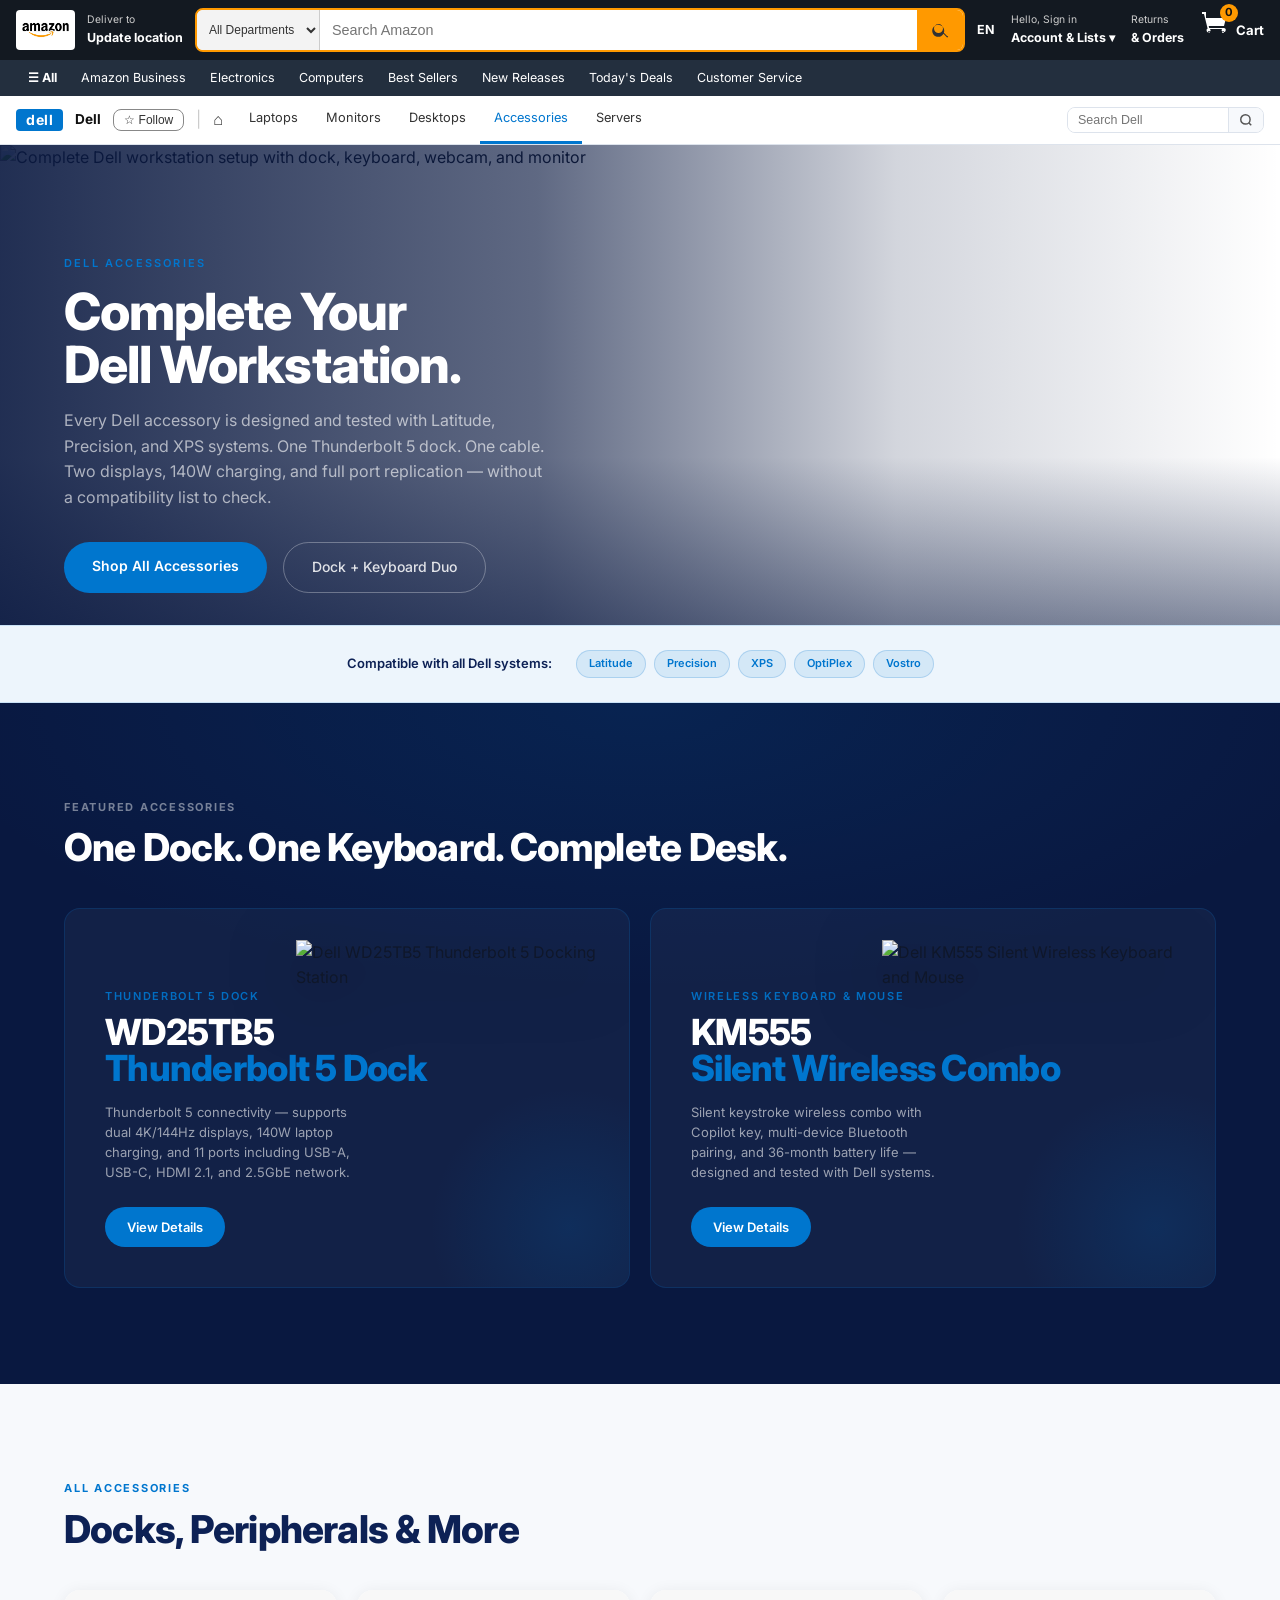
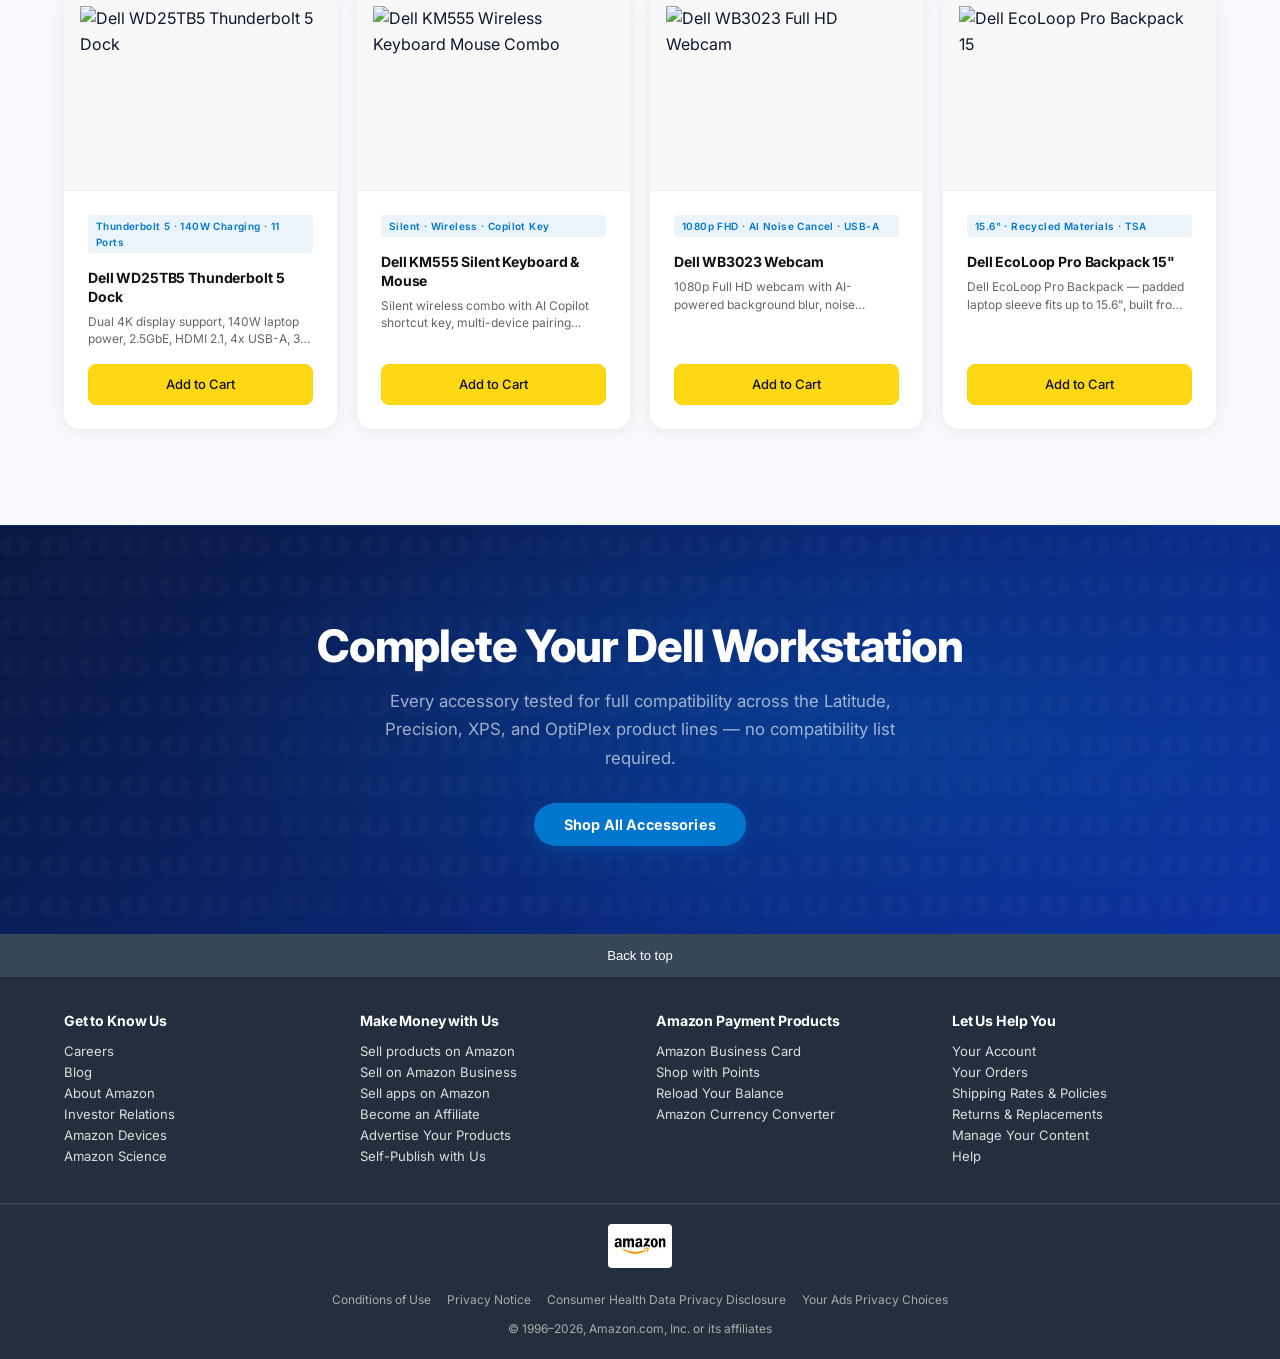
==== commit d92c3407: "Design QA fixes — scroll-reveal, card heights, duplicate images, hardcoded colors, overflow - Fix sc" ====
--- a/accessories.html
+++ b/accessories.html
@@ -1,4 +1,4 @@
-<!DOCTYPE html>
+﻿<!DOCTYPE html>
 <html lang="en">
 <head>
   <meta charset="UTF-8">
@@ -27,11 +27,11 @@
         linear-gradient(to top, rgba(9,24,64,0.5) 0%, transparent 35%);
     }
     .page-hero-content { position: relative; z-index: 2; padding: 110px 0 80px; }
-    .page-hero-eyebrow { display: block; font-size: 11px; letter-spacing: 0.2em; text-transform: uppercase; color: #0076CE; margin-bottom: 12px; font-weight: 600; }
+    .page-hero-eyebrow { display: block; font-size: 11px; letter-spacing: 0.2em; text-transform: uppercase; color: var(--brand-blue); margin-bottom: 12px; font-weight: 600; }
     .page-hero-headline { font-size: clamp(30px, 4vw, 52px); font-weight: 800; color: #ffffff; line-height: 1.05; letter-spacing: -0.02em; margin-bottom: 16px; }
     .page-hero-sub { font-size: 16px; color: rgba(255,255,255,0.62); line-height: 1.6; margin-bottom: 32px; max-width: 480px; }
     .page-hero-actions { display: flex; gap: 16px; flex-wrap: wrap; }
-    .btn-ph-primary { padding: 13px 28px; background: #0076CE; color: #ffffff; border-radius: 999px; font-size: 14px; font-weight: 600; text-decoration: none; display: inline-block; transition: opacity 0.2s, transform 0.2s; }
+    .btn-ph-primary { padding: 13px 28px; background: var(--brand-blue); color: #ffffff; border-radius: 999px; font-size: 14px; font-weight: 600; text-decoration: none; display: inline-block; transition: opacity 0.2s, transform 0.2s; }
     .btn-ph-primary:hover { opacity: 0.88; transform: scale(1.02); text-decoration: none; }
     .btn-ph-secondary { padding: 13px 28px; background: transparent; color: rgba(255,255,255,0.85); border: 1px solid rgba(255,255,255,0.3); border-radius: 999px; font-size: 14px; font-weight: 500; text-decoration: none; display: inline-block; transition: border-color 0.2s, color 0.2s; }
     .btn-ph-secondary:hover { border-color: rgba(255,255,255,0.7); color: #ffffff; text-decoration: none; }
@@ -48,16 +48,16 @@
     .duo-grid { display: grid; grid-template-columns: 1fr 1fr; gap: 20px; margin-top: var(--space-lg); }
     .duo-card { position: relative; background: rgba(255,255,255,0.04); border: 1px solid rgba(0,118,206,0.2); border-radius: 16px; overflow: hidden; min-height: 380px; padding: var(--space-lg); display: flex; flex-direction: column; justify-content: flex-end; transition: transform 0.3s ease, box-shadow 0.3s ease; }
     .duo-card:hover { transform: translateY(-4px); box-shadow: 0 24px 48px rgba(0,118,206,0.18); }
-    .duo-glow { position: absolute; bottom: -80px; right: -80px; width: 280px; height: 280px; background: radial-gradient(ellipse, #0076CE 0%, transparent 70%); opacity: 0.15; pointer-events: none; transition: opacity 0.3s; }
+    .duo-glow { position: absolute; bottom: -80px; right: -80px; width: 280px; height: 280px; background: radial-gradient(ellipse, var(--brand-blue) 0%, transparent 70%); opacity: 0.15; pointer-events: none; transition: opacity 0.3s; }
     .duo-card:hover .duo-glow { opacity: 0.25; }
     .duo-product-img { position: absolute; top: 8%; right: 4%; width: 55%; height: 52%; object-fit: contain; filter: drop-shadow(0 16px 32px rgba(0,0,0,0.5)); pointer-events: none; }
     .duo-content { position: relative; z-index: 2; }
     .duo-descriptor { font-size: 11px; letter-spacing: 0.15em; text-transform: uppercase; color: rgba(0,118,206,0.9); margin-bottom: 8px; font-weight: 600; }
     .duo-product-name { font-size: clamp(24px, 3vw, 36px); font-weight: 800; line-height: 1.0; margin-bottom: var(--space-sm); letter-spacing: -0.02em; }
     .duo-name-main { color: #ffffff; display: block; }
-    .duo-name-model { color: #0076CE; display: block; }
+    .duo-name-model { color: var(--brand-blue); display: block; }
     .duo-tagline { font-size: 13px; color: rgba(255,255,255,0.58); line-height: 1.55; margin-bottom: var(--space-md); max-width: 260px; }
-    .duo-cta { display: inline-flex; align-items: center; padding: 10px 22px; background: #0076CE; color: #ffffff; border-radius: 999px; font-size: 13px; font-weight: 600; cursor: pointer; text-decoration: none; transition: opacity 0.2s, transform 0.2s; }
+    .duo-cta { display: inline-flex; align-items: center; padding: 10px 22px; background: var(--brand-blue); color: #ffffff; border-radius: 999px; font-size: 13px; font-weight: 600; cursor: pointer; text-decoration: none; transition: opacity 0.2s, transform 0.2s; }
     .duo-cta:hover { opacity: 0.88; transform: scale(1.02); text-decoration: none; }
 
     /* ── Compatibility Banner ── */
@@ -80,23 +80,23 @@
       color: var(--brand-dark-tint);
     }
     .compat-chips { display: flex; gap: 8px; flex-wrap: wrap; }
-    .compat-chip { font-size: 11px; font-weight: 600; color: #0076CE; background: rgba(0,118,206,0.1); border: 1px solid rgba(0,118,206,0.2); border-radius: 999px; padding: 4px 12px; }
+    .compat-chip { font-size: 11px; font-weight: 600; color: var(--brand-blue); background: rgba(0,118,206,0.1); border: 1px solid rgba(0,118,206,0.2); border-radius: 999px; padding: 4px 12px; }
 
     /* ── Product Grid ── */
     .products-section { background: var(--light-gray); padding: var(--space-2xl) 0; }
     .product-grid-inner { display: grid; grid-template-columns: repeat(auto-fill, minmax(240px, 1fr)); gap: 20px; margin-top: var(--space-lg); }
-    .product-card { position: relative; background: #ffffff; border-radius: 16px; box-shadow: var(--card-shadow); overflow: hidden; transition: transform 0.25s ease, box-shadow 0.25s ease; }
+    .product-card { position: relative; background: #ffffff; border-radius: 16px; box-shadow: var(--card-shadow); overflow: hidden; transition: transform 0.25s ease, box-shadow 0.25s ease; display: flex; flex-direction: column; }
     .product-card:hover { transform: translateY(-4px); box-shadow: 0 12px 32px rgba(0,0,0,0.12); }
-    .card-img-wrap { height: 200px; background: #f8f8f8; overflow: hidden; display: flex; align-items: center; justify-content: center; }
+    .card-img-wrap { height: 200px; background: #f8f8f8; overflow: hidden; display: flex; align-items: center; justify-content: center; flex-shrink: 0; }
     .card-img { width: 100%; height: 100%; object-fit: contain; padding: 16px; }
-    .card-body { padding: var(--space-md); border-top: 1px solid #f0f0f0; }
+    .card-body { padding: var(--space-md); border-top: 1px solid #f0f0f0; display: flex; flex-direction: column; flex: 1; }
     .card-name { font-size: 14px; font-weight: 700; color: #111111; margin-bottom: 6px; line-height: 1.35; }
     .card-desc { font-size: 12px; color: #666666; line-height: 1.45; margin-bottom: var(--space-sm); display: -webkit-box; -webkit-line-clamp: 2; -webkit-box-orient: vertical; overflow: hidden; }
-    .card-spec-tag { display: inline-block; font-size: 10px; font-weight: 600; color: #0076CE; background: rgba(0,118,206,0.08); border-radius: 4px; padding: 3px 8px; margin-bottom: var(--space-sm); letter-spacing: 0.04em; }
-    .card-atc { display: block; width: 100%; padding: 9px 0; background: #FFD814; border: 1px solid #FCD200; border-radius: 8px; font-size: 13px; font-weight: 500; color: #0F1111; text-align: center; cursor: pointer; }
+    .card-spec-tag { display: inline-block; font-size: 10px; font-weight: 600; color: var(--brand-blue); background: rgba(0,118,206,0.08); border-radius: 4px; padding: 3px 8px; margin-bottom: var(--space-sm); letter-spacing: 0.04em; }
+    .card-atc { display: block; width: 100%; padding: 9px 0; background: #FFD814; border: 1px solid #FCD200; border-radius: 8px; font-size: 13px; font-weight: 500; color: #0F1111; text-align: center; cursor: pointer; margin-top: auto; }
 
     /* ── CTA Banner ── */
-    .cta-banner { background: linear-gradient(135deg, var(--brand-dark) 0%, #0d2a5e 100%); padding: var(--space-2xl) 0; text-align: center; border-top: 1px solid rgba(0,118,206,0.2); }
+    .cta-banner { background: linear-gradient(135deg, var(--brand-dark) 0%, var(--brand-mid) 100%); padding: var(--space-2xl) 0; text-align: center; border-top: 1px solid rgba(0,118,206,0.2); }
     .cta-banner h2 { color: #ffffff; margin-bottom: var(--space-sm); }
     .cta-banner p { color: rgba(255,255,255,0.62); font-size: 1.05rem; margin-bottom: var(--space-lg); }
 
@@ -258,8 +258,8 @@
       <div class="product-card">
         <div class="card-img-wrap">
           <img class="card-img"
-            src="https://i.dell.com/is/image/DellContent/content/dam/ss2/page-specific/dell-homepage/na/promo-carousel/wtn-showc-cons-dell-pc14250-e2725hm-km555-wd25-wl3024-wb3023-uhp-2604-01-us-promo-c-lf-1610x906.jpg?wid=800&hei=450"
-            alt="Dell EcoLoop Pro Backpack">
+            src="https://m.media-amazon.com/images/I/71HRqxR6wAL._AC_SL1500_.jpg"
+            alt="Dell EcoLoop Pro Backpack 15">
         </div>
         <div class="card-body">
           <span class="card-spec-tag">15.6" · Recycled Materials · TSA</span>
@@ -290,3 +290,4 @@
 <script src="main.js"></script>
 </body>
 </html>
+
--- a/styles.css
+++ b/styles.css
@@ -877,6 +877,8 @@
   text-align: center;
   position: relative;
   overflow: hidden;
+  /* Prevent pseudo-element width:140% from causing horizontal scroll */
+  contain: layout;
 }
 .cta-banner::before {
   content: '';
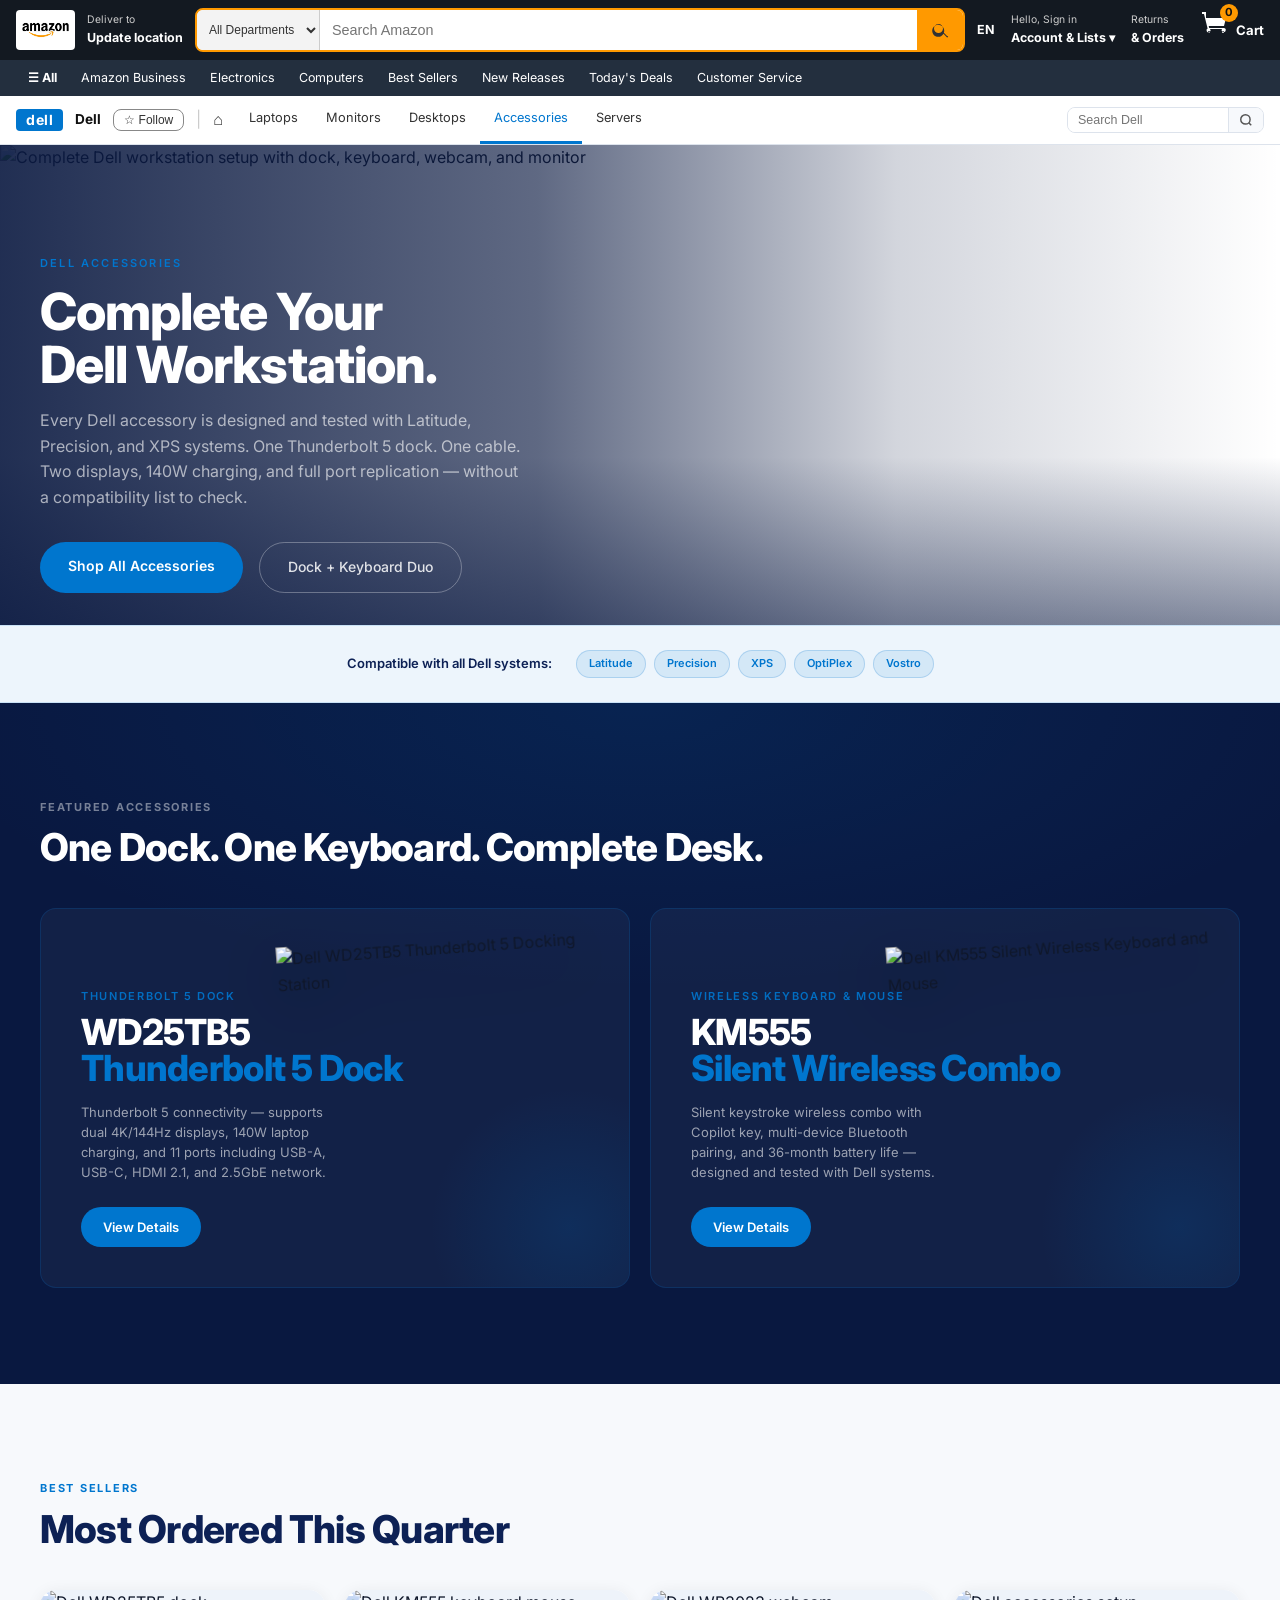
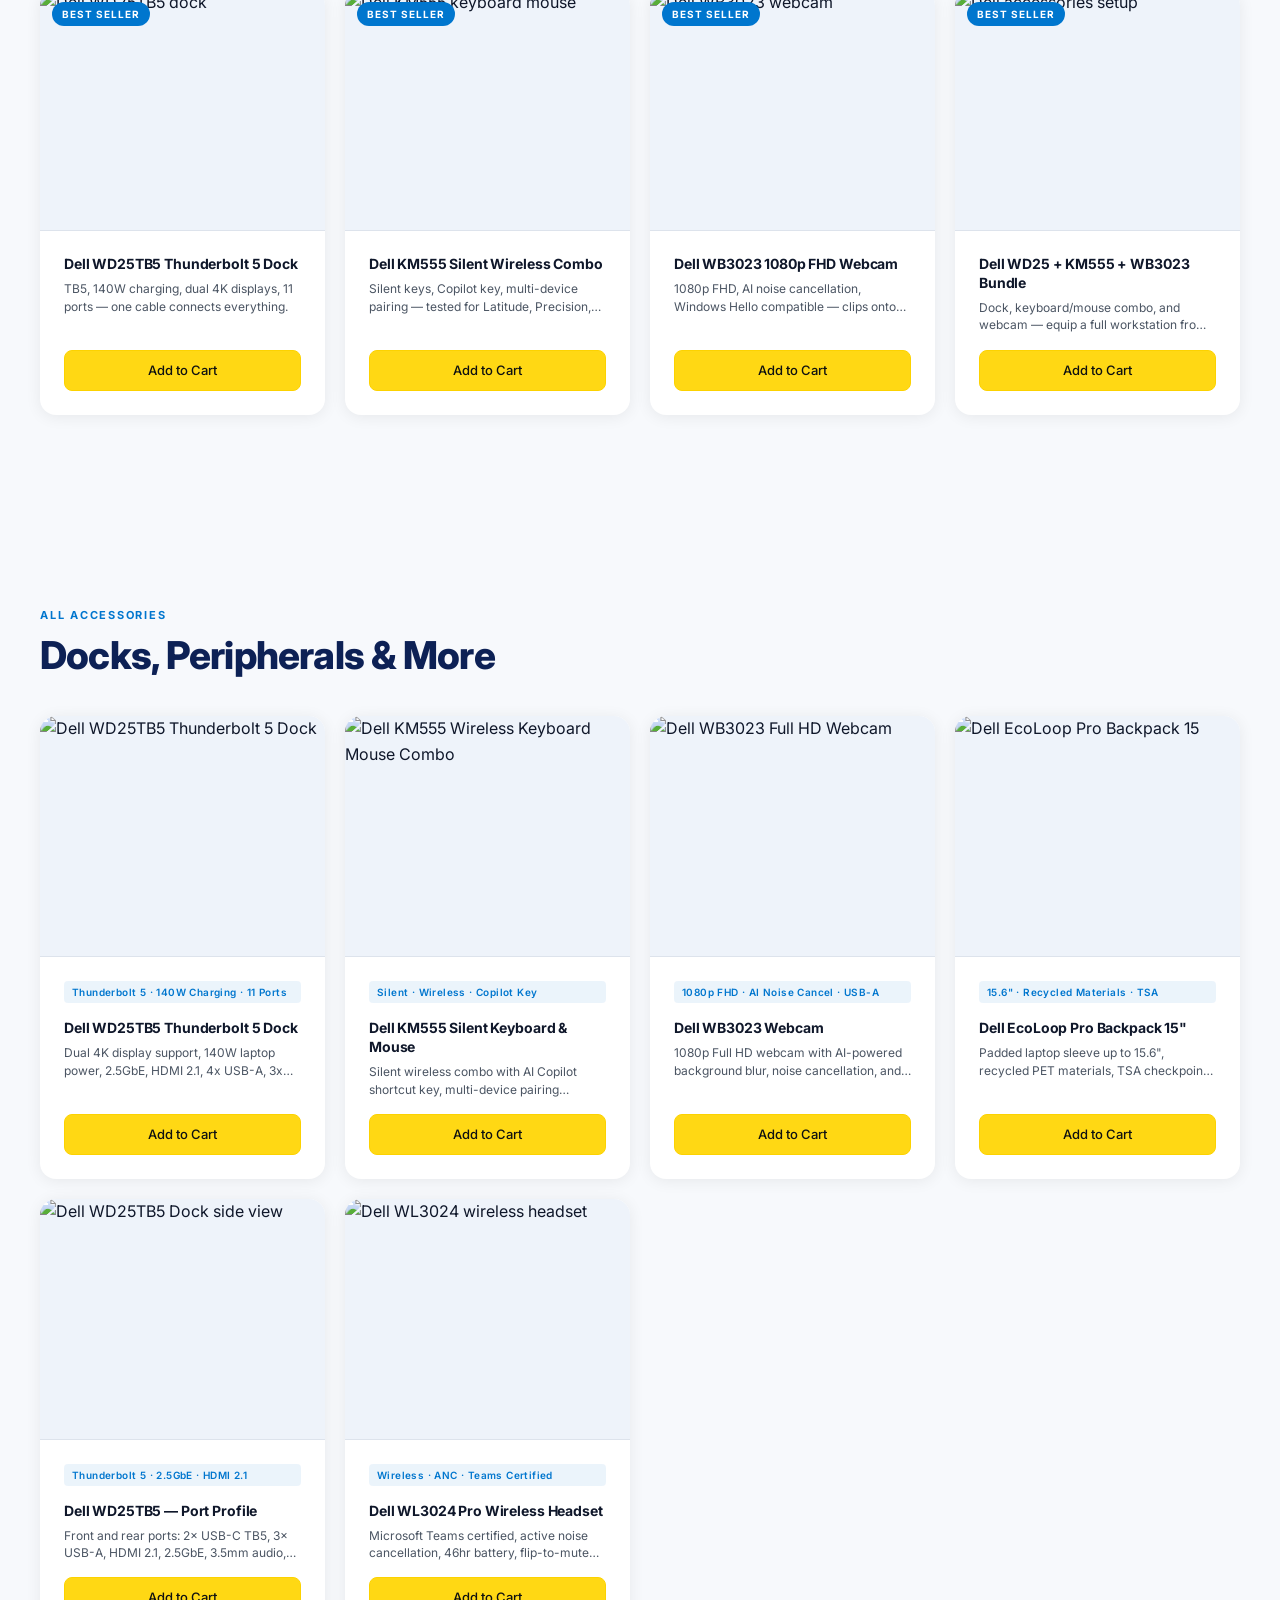
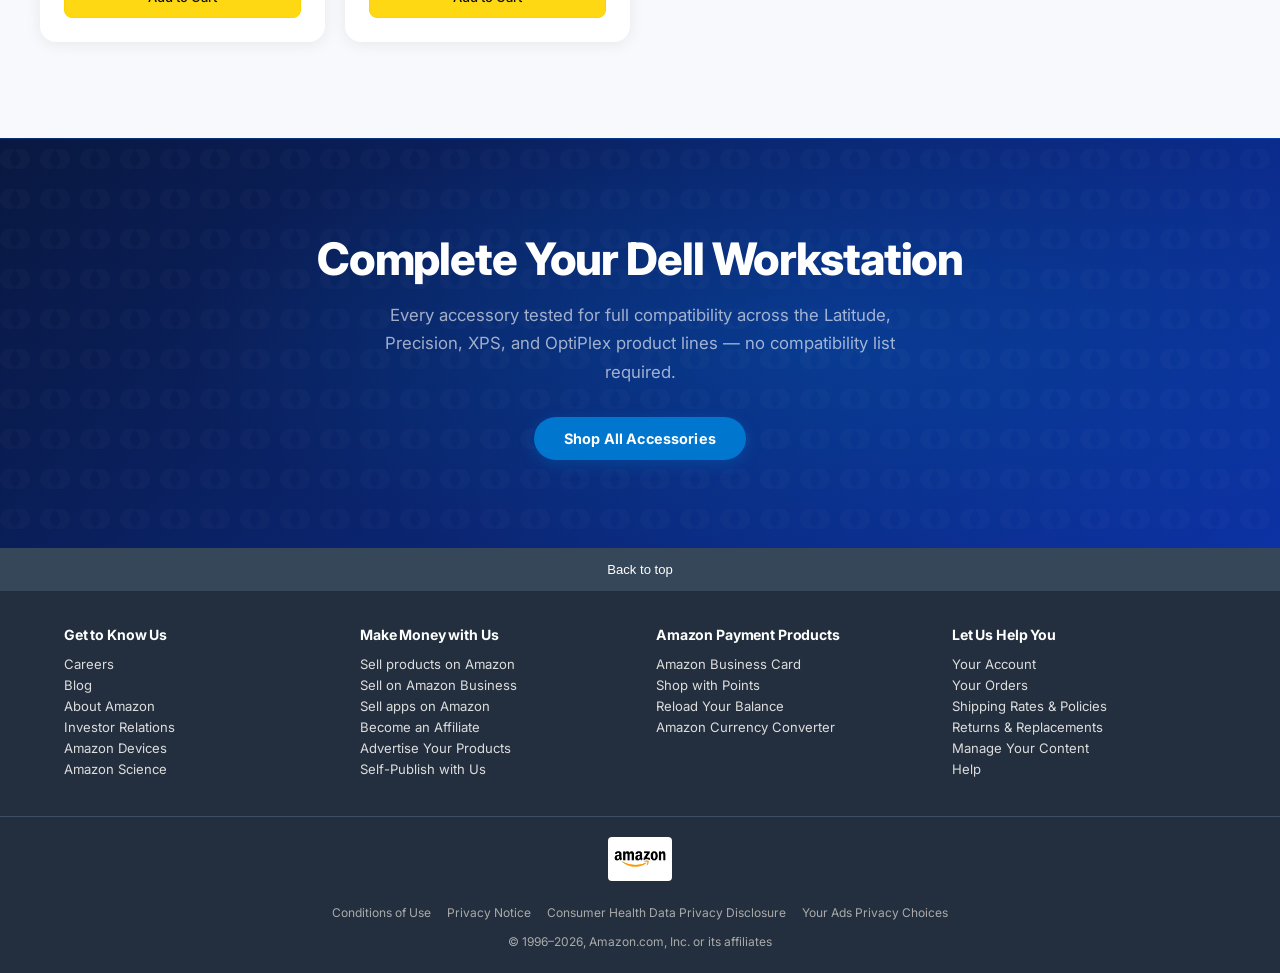
==== commit 8062540e: "9-point overhaul: cover images, 1280px container, duo+bestsellers on all pages, remove workspace/ent" ====
--- a/accessories.html
+++ b/accessories.html
@@ -85,13 +85,13 @@
     /* ── Product Grid ── */
     .products-section { background: var(--light-gray); padding: var(--space-2xl) 0; }
     .product-grid-inner { display: grid; grid-template-columns: repeat(auto-fill, minmax(240px, 1fr)); gap: 20px; margin-top: var(--space-lg); }
-    .product-card { position: relative; background: #ffffff; border-radius: 16px; box-shadow: var(--card-shadow); overflow: hidden; transition: transform 0.25s ease, box-shadow 0.25s ease; display: flex; flex-direction: column; }
+    .product-card { position: relative; background: var(--white); border-radius: 16px; box-shadow: var(--card-shadow); overflow: hidden; transition: transform 0.25s ease, box-shadow 0.25s ease; display: flex; flex-direction: column; }
     .product-card:hover { transform: translateY(-4px); box-shadow: 0 12px 32px rgba(0,0,0,0.12); }
-    .card-img-wrap { height: 200px; background: #f8f8f8; overflow: hidden; display: flex; align-items: center; justify-content: center; flex-shrink: 0; }
-    .card-img { width: 100%; height: 100%; object-fit: contain; padding: 16px; }
-    .card-body { padding: var(--space-md); border-top: 1px solid #f0f0f0; display: flex; flex-direction: column; flex: 1; }
-    .card-name { font-size: 14px; font-weight: 700; color: #111111; margin-bottom: 6px; line-height: 1.35; }
-    .card-desc { font-size: 12px; color: #666666; line-height: 1.45; margin-bottom: var(--space-sm); display: -webkit-box; -webkit-line-clamp: 2; -webkit-box-orient: vertical; overflow: hidden; }
+    .card-img-wrap { height: 240px; background: var(--lighter-bg); overflow: hidden; flex-shrink: 0; }
+    .card-img { width: 100%; height: 100%; object-fit: cover; }
+    .card-body { padding: var(--space-md); border-top: 1px solid var(--border); display: flex; flex-direction: column; flex: 1; }
+    .card-name { font-size: 14px; font-weight: 700; color: var(--text); margin-bottom: 6px; line-height: 1.35; }
+    .card-desc { font-size: 12px; color: var(--text-muted); line-height: 1.45; margin-bottom: var(--space-sm); display: -webkit-box; -webkit-line-clamp: 2; -webkit-box-orient: vertical; overflow: hidden; }
     .card-spec-tag { display: inline-block; font-size: 10px; font-weight: 600; color: var(--brand-blue); background: rgba(0,118,206,0.08); border-radius: 4px; padding: 3px 8px; margin-bottom: var(--space-sm); letter-spacing: 0.04em; }
     .card-atc { display: block; width: 100%; padding: 9px 0; background: #FFD814; border: 1px solid #FCD200; border-radius: 8px; font-size: 13px; font-weight: 500; color: #0F1111; text-align: center; cursor: pointer; margin-top: auto; }
 
@@ -164,7 +164,7 @@
 <section class="featured-duo section-fade" id="duo">
   <div class="container">
     <span class="section-eyebrow" style="color: rgba(255,255,255,0.45);">FEATURED ACCESSORIES</span>
-    <h2 style="color: #ffffff; margin-bottom: var(--space-lg);">One Dock. One Keyboard. Complete Desk.</h2>
+    <h2 style="color: var(--white); margin-bottom: var(--space-lg);">One Dock. One Keyboard. Complete Desk.</h2>
     <div class="duo-grid">
 
       <div class="duo-card">
@@ -205,6 +205,63 @@
 
 
 <!-- ══════════════════════════════════════════
+     BEST SELLERS — Accessories
+══════════════════════════════════════════ -->
+<section class="best-sellers section-fade">
+  <div class="container">
+    <span class="section-eyebrow">BEST SELLERS</span>
+    <h2 style="color: var(--brand-dark-tint); margin-bottom: var(--space-lg);">Most Ordered This Quarter</h2>
+    <div class="best-sellers-grid">
+      <div class="product-card">
+        <span class="best-seller-badge">BEST SELLER</span>
+        <div class="card-img-wrap">
+          <img class="card-img" src="https://m.media-amazon.com/images/I/61Xeh0M5idL._AC_SL1500_.jpg" alt="Dell WD25TB5 dock">
+        </div>
+        <div class="card-body">
+          <h4 class="card-name">Dell WD25TB5 Thunderbolt 5 Dock</h4>
+          <p class="card-desc">TB5, 140W charging, dual 4K displays, 11 ports — one cable connects everything.</p>
+          <span class="card-atc">Add to Cart</span>
+        </div>
+      </div>
+      <div class="product-card">
+        <span class="best-seller-badge">BEST SELLER</span>
+        <div class="card-img-wrap">
+          <img class="card-img" src="https://m.media-amazon.com/images/I/71RK4N4b0cL._AC_SL1500_.jpg" alt="Dell KM555 keyboard mouse">
+        </div>
+        <div class="card-body">
+          <h4 class="card-name">Dell KM555 Silent Wireless Combo</h4>
+          <p class="card-desc">Silent keys, Copilot key, multi-device pairing — tested for Latitude, Precision, and OptiPlex.</p>
+          <span class="card-atc">Add to Cart</span>
+        </div>
+      </div>
+      <div class="product-card">
+        <span class="best-seller-badge">BEST SELLER</span>
+        <div class="card-img-wrap">
+          <img class="card-img" src="https://m.media-amazon.com/images/I/61eY11o1ZbL._AC_SL1500_.jpg" alt="Dell WB3023 webcam">
+        </div>
+        <div class="card-body">
+          <h4 class="card-name">Dell WB3023 1080p FHD Webcam</h4>
+          <p class="card-desc">1080p FHD, AI noise cancellation, Windows Hello compatible — clips onto any monitor bezel.</p>
+          <span class="card-atc">Add to Cart</span>
+        </div>
+      </div>
+      <div class="product-card">
+        <span class="best-seller-badge">BEST SELLER</span>
+        <div class="card-img-wrap">
+          <img class="card-img" src="https://i.dell.com/is/image/DellContent/content/dam/ss2/page-specific/dell-homepage/na/promo-carousel/wtn-showc-cons-dell-pc14250-e2725hm-km555-wd25-wl3024-wb3023-uhp-2604-01-us-promo-c-lf-1610x906.jpg?wid=600&hei=338" alt="Dell accessories setup">
+        </div>
+        <div class="card-body">
+          <h4 class="card-name">Dell WD25 + KM555 + WB3023 Bundle</h4>
+          <p class="card-desc">Dock, keyboard/mouse combo, and webcam — equip a full workstation from one order, one ProSupport contract.</p>
+          <span class="card-atc">Add to Cart</span>
+        </div>
+      </div>
+    </div>
+  </div>
+</section>
+
+
+<!-- ══════════════════════════════════════════
      PRODUCT GRID — 4 Accessory Cards
 ══════════════════════════════════════════ -->
 <section class="products-section section-fade" id="accessories-grid">
@@ -258,13 +315,41 @@
       <div class="product-card">
         <div class="card-img-wrap">
           <img class="card-img"
-            src="https://m.media-amazon.com/images/I/71HRqxR6wAL._AC_SL1500_.jpg"
+            src="https://i.dell.com/is/image/DellContent/content/dam/ss2/page-specific/dell-homepage/ssl-bfcm-cons-dell-ls-latitude-9450t-poweredge-r760-uhp-2604-01-br-promo-c-lf-1610x906.jpg?wid=600&hei=338"
             alt="Dell EcoLoop Pro Backpack 15">
         </div>
         <div class="card-body">
           <span class="card-spec-tag">15.6" · Recycled Materials · TSA</span>
           <h4 class="card-name">Dell EcoLoop Pro Backpack 15"</h4>
-          <p class="card-desc">Dell EcoLoop Pro Backpack — padded laptop sleeve fits up to 15.6", built from recycled PET materials, TSA checkpoint-friendly. Designed for Latitude and XPS.</p>
+          <p class="card-desc">Padded laptop sleeve up to 15.6", recycled PET materials, TSA checkpoint-friendly. Designed for Latitude and XPS users.</p>
+          <span class="card-atc">Add to Cart</span>
+        </div>
+      </div>
+
+      <div class="product-card">
+        <div class="card-img-wrap">
+          <img class="card-img"
+            src="https://m.media-amazon.com/images/I/51JAE021uhL._AC_SL1500_.jpg"
+            alt="Dell WD25TB5 Dock side view">
+        </div>
+        <div class="card-body">
+          <span class="card-spec-tag">Thunderbolt 5 · 2.5GbE · HDMI 2.1</span>
+          <h4 class="card-name">Dell WD25TB5 — Port Profile</h4>
+          <p class="card-desc">Front and rear ports: 2× USB-C TB5, 3× USB-A, HDMI 2.1, 2.5GbE, 3.5mm audio, SD card slot — universal compatibility with all Dell Pro laptops.</p>
+          <span class="card-atc">Add to Cart</span>
+        </div>
+      </div>
+
+      <div class="product-card">
+        <div class="card-img-wrap">
+          <img class="card-img"
+            src="https://i.dell.com/is/image/DellContent/content/dam/ss2/page-specific/dell-homepage/na/promo-carousel/wtn-showc-cons-dell-pc14250-e2725hm-km555-wd25-wl3024-wb3023-uhp-2604-01-us-promo-c-lf-1610x906.jpg?wid=600&hei=338"
+            alt="Dell WL3024 wireless headset">
+        </div>
+        <div class="card-body">
+          <span class="card-spec-tag">Wireless · ANC · Teams Certified</span>
+          <h4 class="card-name">Dell WL3024 Pro Wireless Headset</h4>
+          <p class="card-desc">Microsoft Teams certified, active noise cancellation, 46hr battery, flip-to-mute boom mic — designed for hybrid workforce deployments.</p>
           <span class="card-atc">Add to Cart</span>
         </div>
       </div>
--- a/styles.css
+++ b/styles.css
@@ -108,7 +108,7 @@
 
 /* 4. Layout Utilities
    ============================================================ */
-.container { max-width: 1200px; margin: 0 auto; padding: 0 24px; }
+.container { max-width: 1280px; margin: 0 auto; padding: 0 var(--space-lg); }
 .section { padding: var(--space-2xl) 0; }
 .section-alt { background: var(--light-gray); }
 .section-dark {
@@ -1096,3 +1096,60 @@
   .feature-item { padding: 20px 20px; }
   .feature-item:nth-child(3) { display: none; }
 }
+
+/* 22. Shared product-card, featured-duo, best-sellers (all pages)
+   ============================================================ */
+.product-card {
+  position: relative;
+  background: var(--white);
+  border-radius: 16px;
+  box-shadow: var(--card-shadow);
+  overflow: hidden;
+  transition: transform 0.25s ease, box-shadow 0.25s ease;
+  display: flex;
+  flex-direction: column;
+}
+.product-card:hover { transform: translateY(-4px); box-shadow: 0 12px 32px rgba(0,0,0,0.12); }
+
+.card-img-wrap { height: 240px; background: var(--lighter-bg); overflow: hidden; flex-shrink: 0; }
+.card-img { width: 100%; height: 100%; object-fit: cover; }
+.card-body { padding: var(--space-md); border-top: 1px solid var(--border); display: flex; flex-direction: column; flex: 1; }
+.card-name { font-size: 14px; font-weight: 700; color: var(--text); margin-bottom: 6px; line-height: 1.35; }
+.card-desc { font-size: 12px; color: var(--text-muted); line-height: 1.45; margin-bottom: var(--space-sm); display: -webkit-box; -webkit-line-clamp: 2; -webkit-box-orient: vertical; overflow: hidden; }
+.card-spec-tag { display: inline-block; font-size: 10px; font-weight: 600; color: var(--primary); background: color-mix(in srgb, var(--primary) 8%, transparent); border-radius: 4px; padding: 3px 8px; margin-bottom: var(--space-sm); letter-spacing: 0.04em; }
+.card-atc { display: block; width: 100%; padding: 9px 0; background: #FFD814; border: 1px solid #FCD200; border-radius: 8px; font-size: 13px; font-weight: 500; color: #0F1111; text-align: center; cursor: pointer; margin-top: auto; }
+.best-seller-badge { position: absolute; top: 12px; left: 12px; z-index: 2; background: var(--primary); color: var(--white); font-size: 10px; font-weight: 700; letter-spacing: 0.1em; padding: 4px 10px; border-radius: 999px; }
+
+.product-grid-inner { display: grid; grid-template-columns: repeat(auto-fill, minmax(260px, 1fr)); gap: 20px; margin-top: var(--space-lg); }
+
+/* Featured Duo */
+.featured-duo { background: var(--brand-dark); padding: var(--space-2xl) 0; position: relative; overflow: hidden; }
+.featured-duo::before { content: ''; position: absolute; inset: 0; background: radial-gradient(ellipse 80% 60% at 50% 0%, color-mix(in srgb, var(--primary) 12%, transparent) 0%, transparent 70%); pointer-events: none; }
+.featured-duo .container { position: relative; z-index: 1; }
+.duo-grid { display: grid; grid-template-columns: 1fr 1fr; gap: 20px; margin-top: var(--space-lg); }
+.duo-card { position: relative; background: rgba(255,255,255,0.04); border: 1px solid color-mix(in srgb, var(--primary) 20%, transparent); border-radius: 16px; overflow: hidden; min-height: 460px; padding: var(--space-lg); display: flex; flex-direction: column; justify-content: flex-end; transition: transform 0.3s ease, box-shadow 0.3s ease; }
+.duo-card:hover { transform: translateY(-4px); box-shadow: 0 24px 48px color-mix(in srgb, var(--primary) 18%, transparent); }
+.duo-glow { position: absolute; bottom: -80px; right: -80px; width: 300px; height: 300px; background: radial-gradient(ellipse, var(--primary) 0%, transparent 70%); opacity: 0.15; pointer-events: none; transition: opacity 0.3s ease; }
+.duo-card:hover .duo-glow { opacity: 0.25; }
+.duo-product-img { position: absolute; top: 0; right: -5%; width: 70%; height: 62%; object-fit: contain; object-position: right top; transform: rotate(-4deg) translateY(-2%); filter: drop-shadow(0 20px 40px rgba(0,0,0,0.5)); pointer-events: none; }
+.duo-content { position: relative; z-index: 2; }
+.duo-descriptor { font-size: 11px; letter-spacing: 0.15em; text-transform: uppercase; color: color-mix(in srgb, var(--primary) 90%, transparent); margin-bottom: 8px; font-weight: 600; }
+.duo-product-name { font-size: clamp(28px, 3.5vw, 44px); font-weight: 800; line-height: 1.0; margin-bottom: var(--space-sm); letter-spacing: -0.02em; }
+.duo-name-main { color: var(--white); display: block; }
+.duo-name-model { color: var(--primary); display: block; }
+.duo-tagline { font-size: 13px; color: rgba(255,255,255,0.58); line-height: 1.55; margin-bottom: var(--space-md); max-width: 260px; }
+.duo-cta { display: inline-flex; align-items: center; padding: 10px 24px; background: var(--primary); color: var(--white); border-radius: 999px; font-size: 13px; font-weight: 600; cursor: pointer; transition: opacity 0.2s ease, transform 0.2s ease; text-decoration: none; }
+.duo-cta:hover { opacity: 0.88; transform: scale(1.02); text-decoration: none; }
+
+/* Best Sellers bar */
+.best-sellers { background: var(--light-gray); padding: var(--space-2xl) 0; }
+.best-sellers-grid { display: grid; grid-template-columns: repeat(4, 1fr); gap: 20px; margin-top: var(--space-lg); }
+
+.section-eyebrow { display: block; font-size: 11px; font-weight: 700; letter-spacing: 0.16em; text-transform: uppercase; color: var(--primary); margin-bottom: 10px; }
+
+@media (max-width: 900px) {
+  .duo-grid { grid-template-columns: 1fr; }
+  .duo-card { min-height: 340px; }
+  .duo-product-img { width: 55%; opacity: 0.35; }
+  .best-sellers-grid { grid-template-columns: repeat(2, 1fr); }
+}
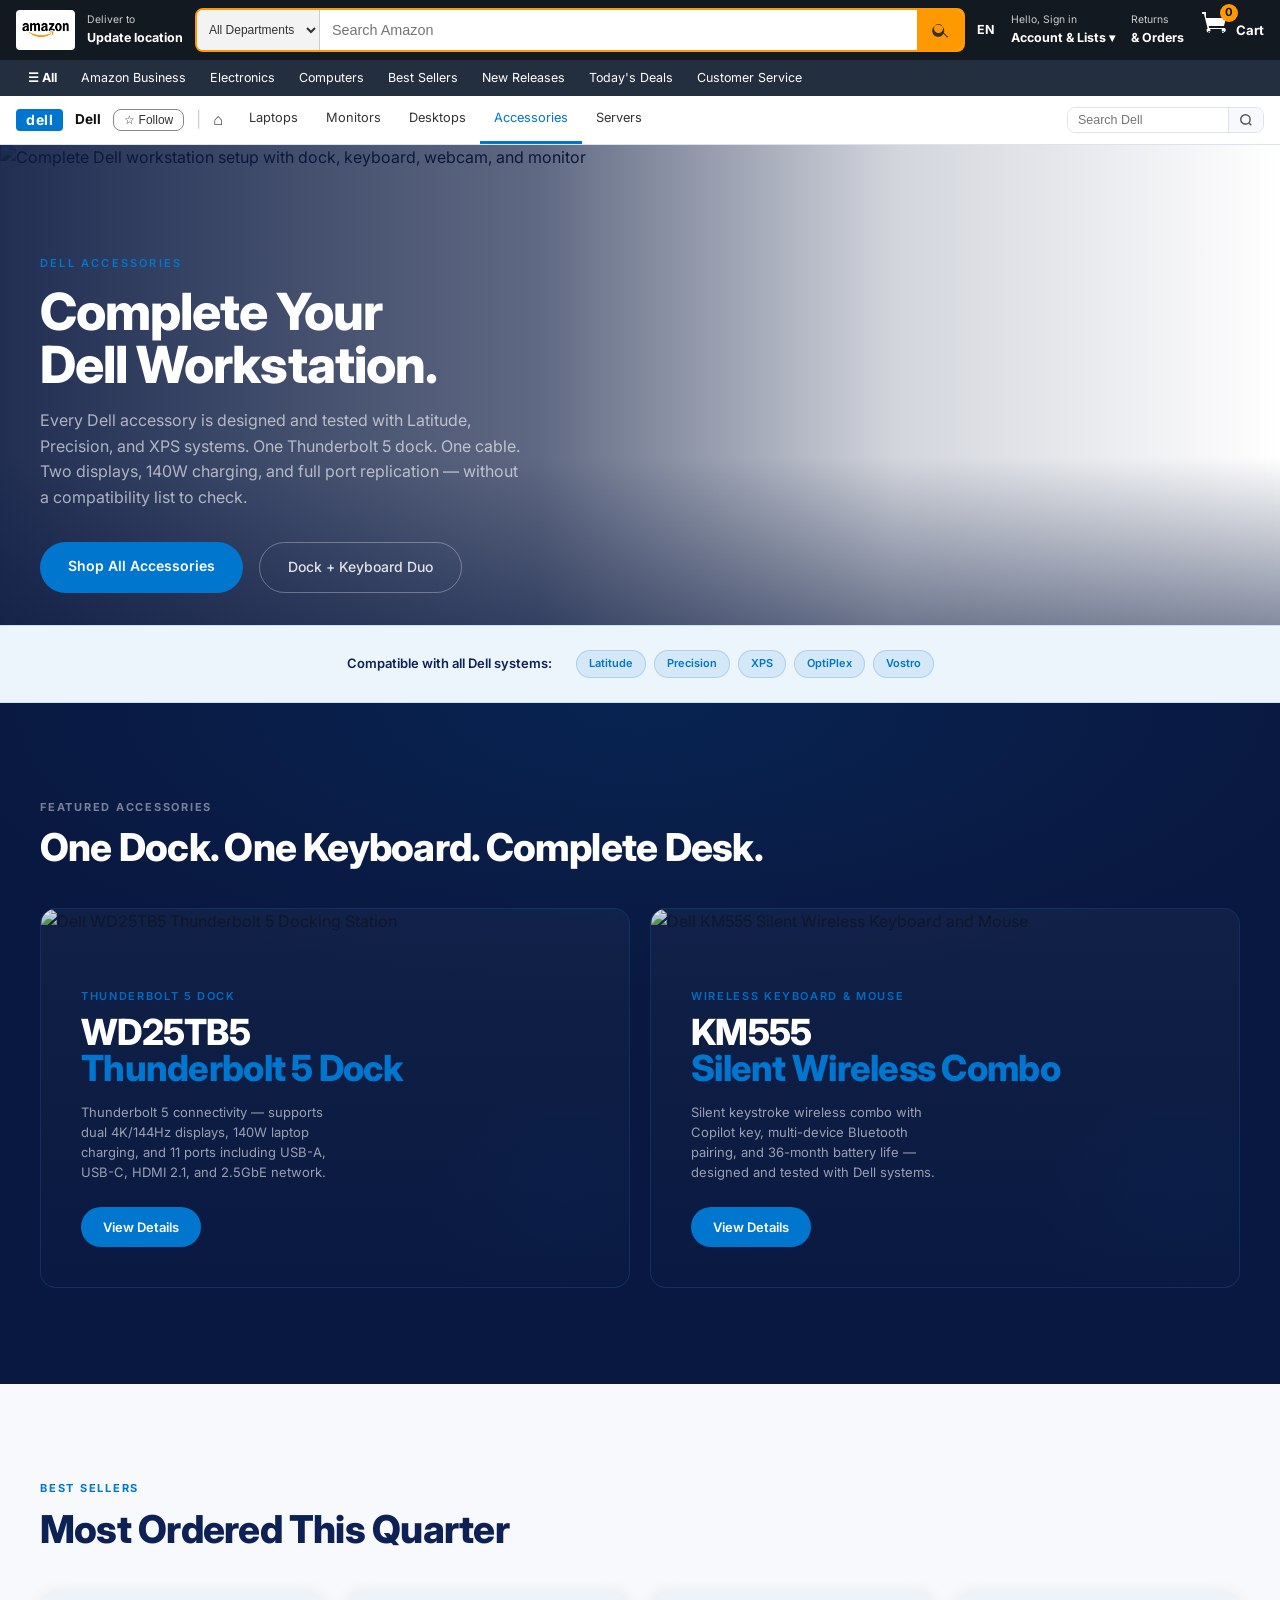
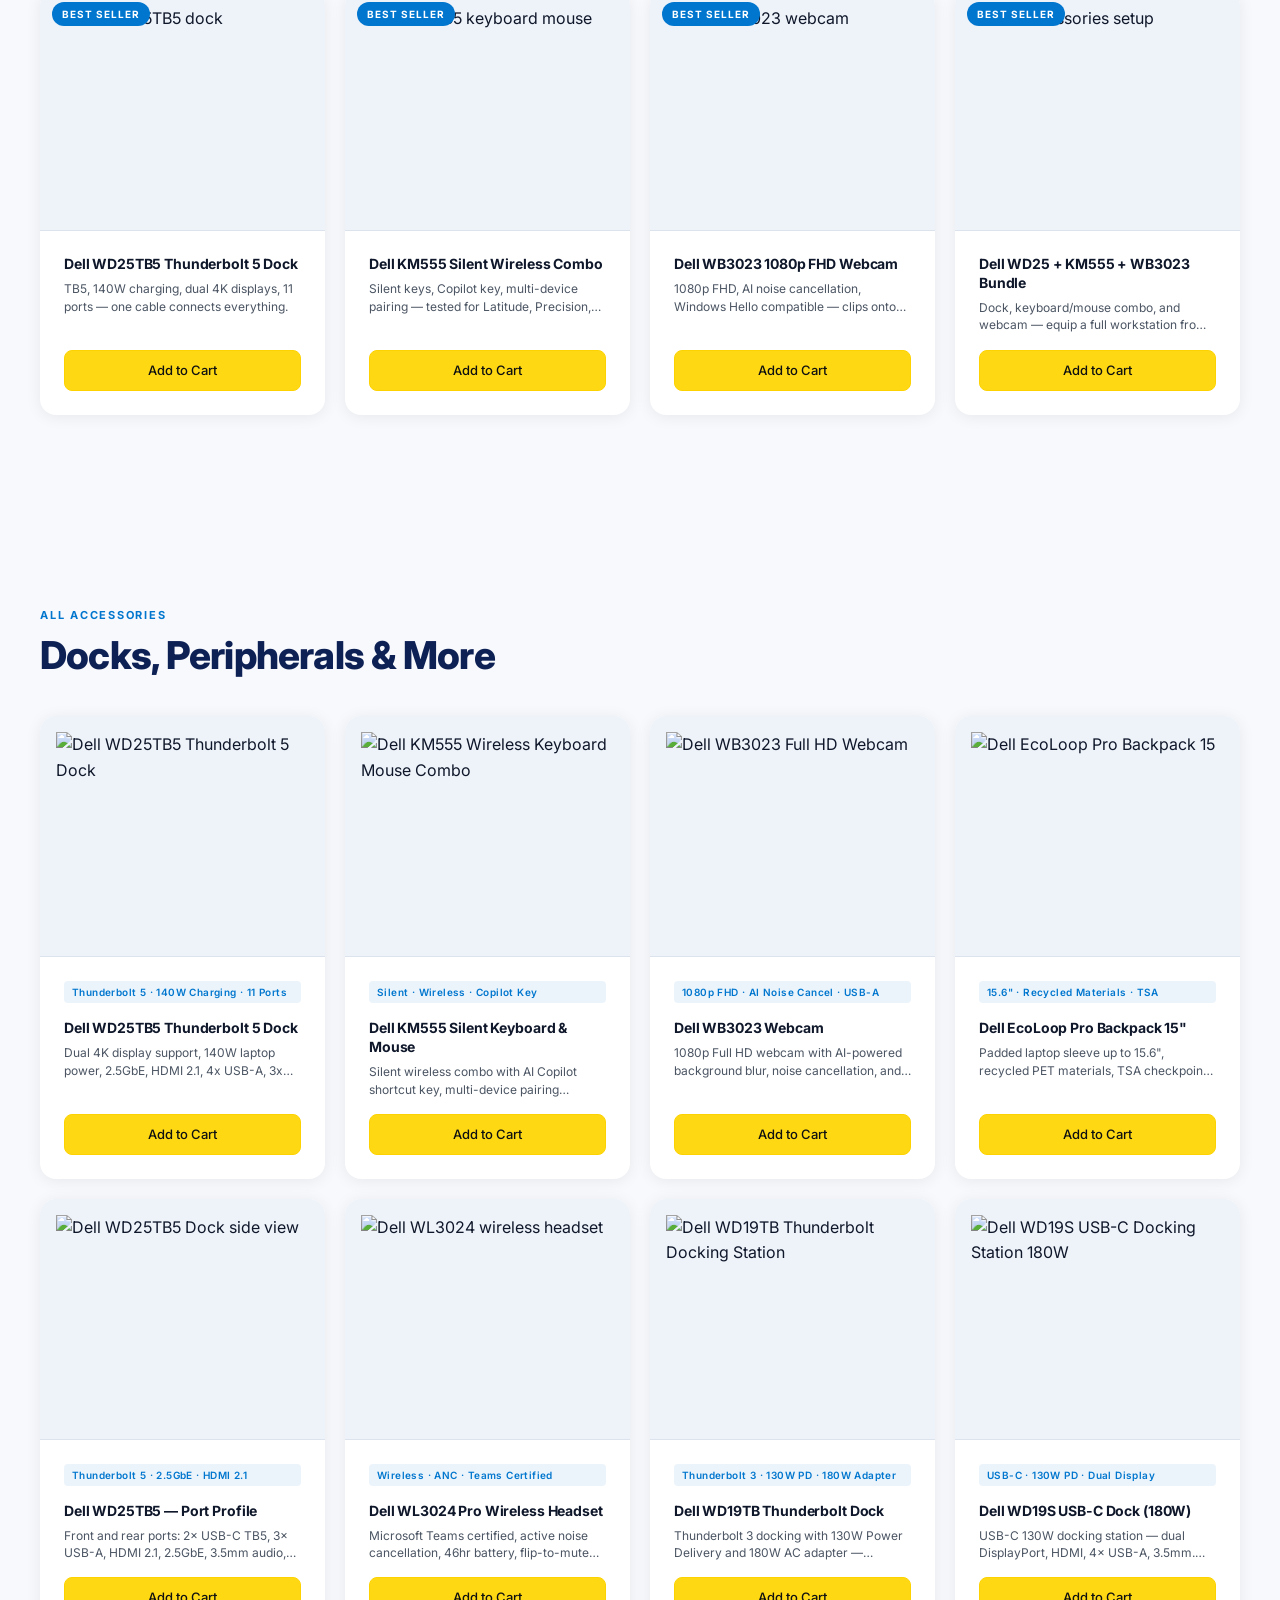
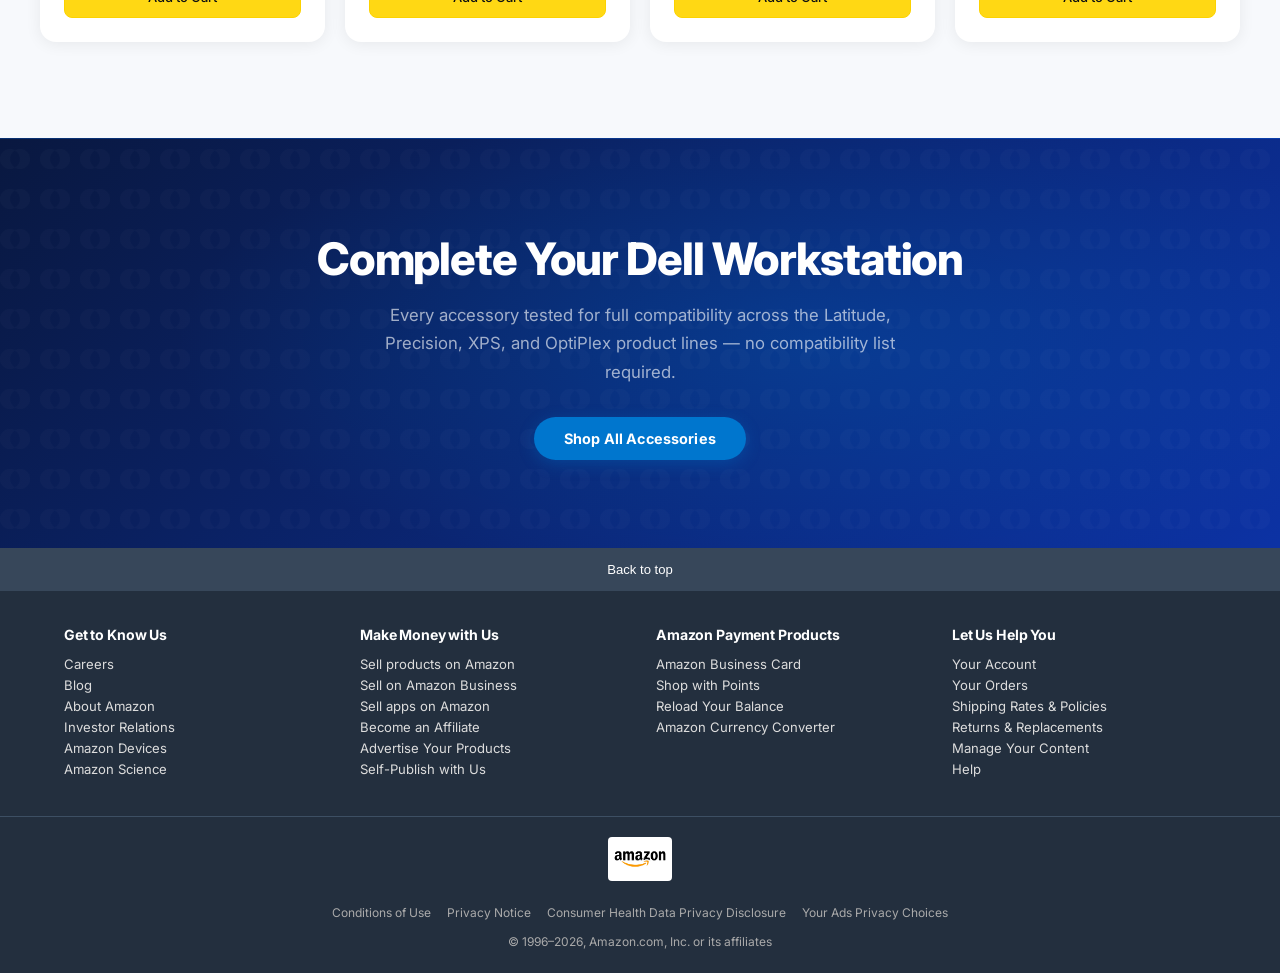
==== commit 234c9b10: "Fix duo/tile image rendering; add 3-5 new products per category (8+ per page); remove inline duo-img" ====
--- a/accessories.html
+++ b/accessories.html
@@ -50,7 +50,7 @@
     .duo-card:hover { transform: translateY(-4px); box-shadow: 0 24px 48px rgba(0,118,206,0.18); }
     .duo-glow { position: absolute; bottom: -80px; right: -80px; width: 280px; height: 280px; background: radial-gradient(ellipse, var(--brand-blue) 0%, transparent 70%); opacity: 0.15; pointer-events: none; transition: opacity 0.3s; }
     .duo-card:hover .duo-glow { opacity: 0.25; }
-    .duo-product-img { position: absolute; top: 8%; right: 4%; width: 55%; height: 52%; object-fit: contain; filter: drop-shadow(0 16px 32px rgba(0,0,0,0.5)); pointer-events: none; }
+    /* duo-product-img — uses global styles.css definition */
     .duo-content { position: relative; z-index: 2; }
     .duo-descriptor { font-size: 11px; letter-spacing: 0.15em; text-transform: uppercase; color: rgba(0,118,206,0.9); margin-bottom: 8px; font-weight: 600; }
     .duo-product-name { font-size: clamp(24px, 3vw, 36px); font-weight: 800; line-height: 1.0; margin-bottom: var(--space-sm); letter-spacing: -0.02em; }
@@ -106,7 +106,7 @@
       .page-hero { height: 400px; }
       .duo-grid { grid-template-columns: 1fr; }
       .duo-card { min-height: 300px; }
-      .duo-product-img { width: 45%; opacity: 0.4; }
+      .duo-product-img { opacity: 0.45; }
     }
   </style>
 </head>
@@ -354,6 +354,34 @@
         </div>
       </div>
 
+      <div class="product-card">
+        <div class="card-img-wrap">
+          <img class="card-img"
+            src="https://m.media-amazon.com/images/I/71po2cpraPL._AC_SL1500_.jpg"
+            alt="Dell WD19TB Thunderbolt Docking Station">
+        </div>
+        <div class="card-body">
+          <span class="card-spec-tag">Thunderbolt 3 · 130W PD · 180W Adapter</span>
+          <h4 class="card-name">Dell WD19TB Thunderbolt Dock</h4>
+          <p class="card-desc">Thunderbolt 3 docking with 130W Power Delivery and 180W AC adapter — compatible with Latitude 7000/9000 and Precision mobile workstations.</p>
+          <span class="card-atc">Add to Cart</span>
+        </div>
+      </div>
+
+      <div class="product-card">
+        <div class="card-img-wrap">
+          <img class="card-img"
+            src="https://m.media-amazon.com/images/I/715na2qj0nL._AC_SL1500_.jpg"
+            alt="Dell WD19S USB-C Docking Station 180W">
+        </div>
+        <div class="card-body">
+          <span class="card-spec-tag">USB-C · 130W PD · Dual Display</span>
+          <h4 class="card-name">Dell WD19S USB-C Dock (180W)</h4>
+          <p class="card-desc">USB-C 130W docking station — dual DisplayPort, HDMI, 4× USB-A, 3.5mm. Single-cable workstation setup for Latitude and Precision users.</p>
+          <span class="card-atc">Add to Cart</span>
+        </div>
+      </div>
+
     </div>
   </div>
 </section>
--- a/styles.css
+++ b/styles.css
@@ -1111,8 +1111,8 @@
 }
 .product-card:hover { transform: translateY(-4px); box-shadow: 0 12px 32px rgba(0,0,0,0.12); }
 
-.card-img-wrap { height: 240px; background: var(--lighter-bg); overflow: hidden; flex-shrink: 0; }
-.card-img { width: 100%; height: 100%; object-fit: cover; }
+.card-img-wrap { position: relative; height: 240px; background: var(--lighter-bg); overflow: hidden; flex-shrink: 0; }
+.card-img { position: absolute; inset: 0; width: 100%; height: 100%; object-fit: contain; padding: 16px; }
 .card-body { padding: var(--space-md); border-top: 1px solid var(--border); display: flex; flex-direction: column; flex: 1; }
 .card-name { font-size: 14px; font-weight: 700; color: var(--text); margin-bottom: 6px; line-height: 1.35; }
 .card-desc { font-size: 12px; color: var(--text-muted); line-height: 1.45; margin-bottom: var(--space-sm); display: -webkit-box; -webkit-line-clamp: 2; -webkit-box-orient: vertical; overflow: hidden; }
@@ -1131,7 +1131,8 @@
 .duo-card:hover { transform: translateY(-4px); box-shadow: 0 24px 48px color-mix(in srgb, var(--primary) 18%, transparent); }
 .duo-glow { position: absolute; bottom: -80px; right: -80px; width: 300px; height: 300px; background: radial-gradient(ellipse, var(--primary) 0%, transparent 70%); opacity: 0.15; pointer-events: none; transition: opacity 0.3s ease; }
 .duo-card:hover .duo-glow { opacity: 0.25; }
-.duo-product-img { position: absolute; top: 0; right: -5%; width: 70%; height: 62%; object-fit: contain; object-position: right top; transform: rotate(-4deg) translateY(-2%); filter: drop-shadow(0 20px 40px rgba(0,0,0,0.5)); pointer-events: none; }
+.duo-product-img { position: absolute; inset: 0; width: 100%; height: 100%; object-fit: cover; pointer-events: none; z-index: 0; }
+.duo-card::after { content: ''; position: absolute; inset: 0; background: linear-gradient(to top, color-mix(in srgb, var(--brand-dark) 92%, transparent) 0%, color-mix(in srgb, var(--brand-dark) 55%, transparent) 45%, color-mix(in srgb, var(--brand-dark) 10%, transparent) 100%); z-index: 1; pointer-events: none; }
 .duo-content { position: relative; z-index: 2; }
 .duo-descriptor { font-size: 11px; letter-spacing: 0.15em; text-transform: uppercase; color: color-mix(in srgb, var(--primary) 90%, transparent); margin-bottom: 8px; font-weight: 600; }
 .duo-product-name { font-size: clamp(28px, 3.5vw, 44px); font-weight: 800; line-height: 1.0; margin-bottom: var(--space-sm); letter-spacing: -0.02em; }
@@ -1150,6 +1151,6 @@
 @media (max-width: 900px) {
   .duo-grid { grid-template-columns: 1fr; }
   .duo-card { min-height: 340px; }
-  .duo-product-img { width: 55%; opacity: 0.35; }
+  .duo-product-img { opacity: 0.5; }
   .best-sellers-grid { grid-template-columns: repeat(2, 1fr); }
 }
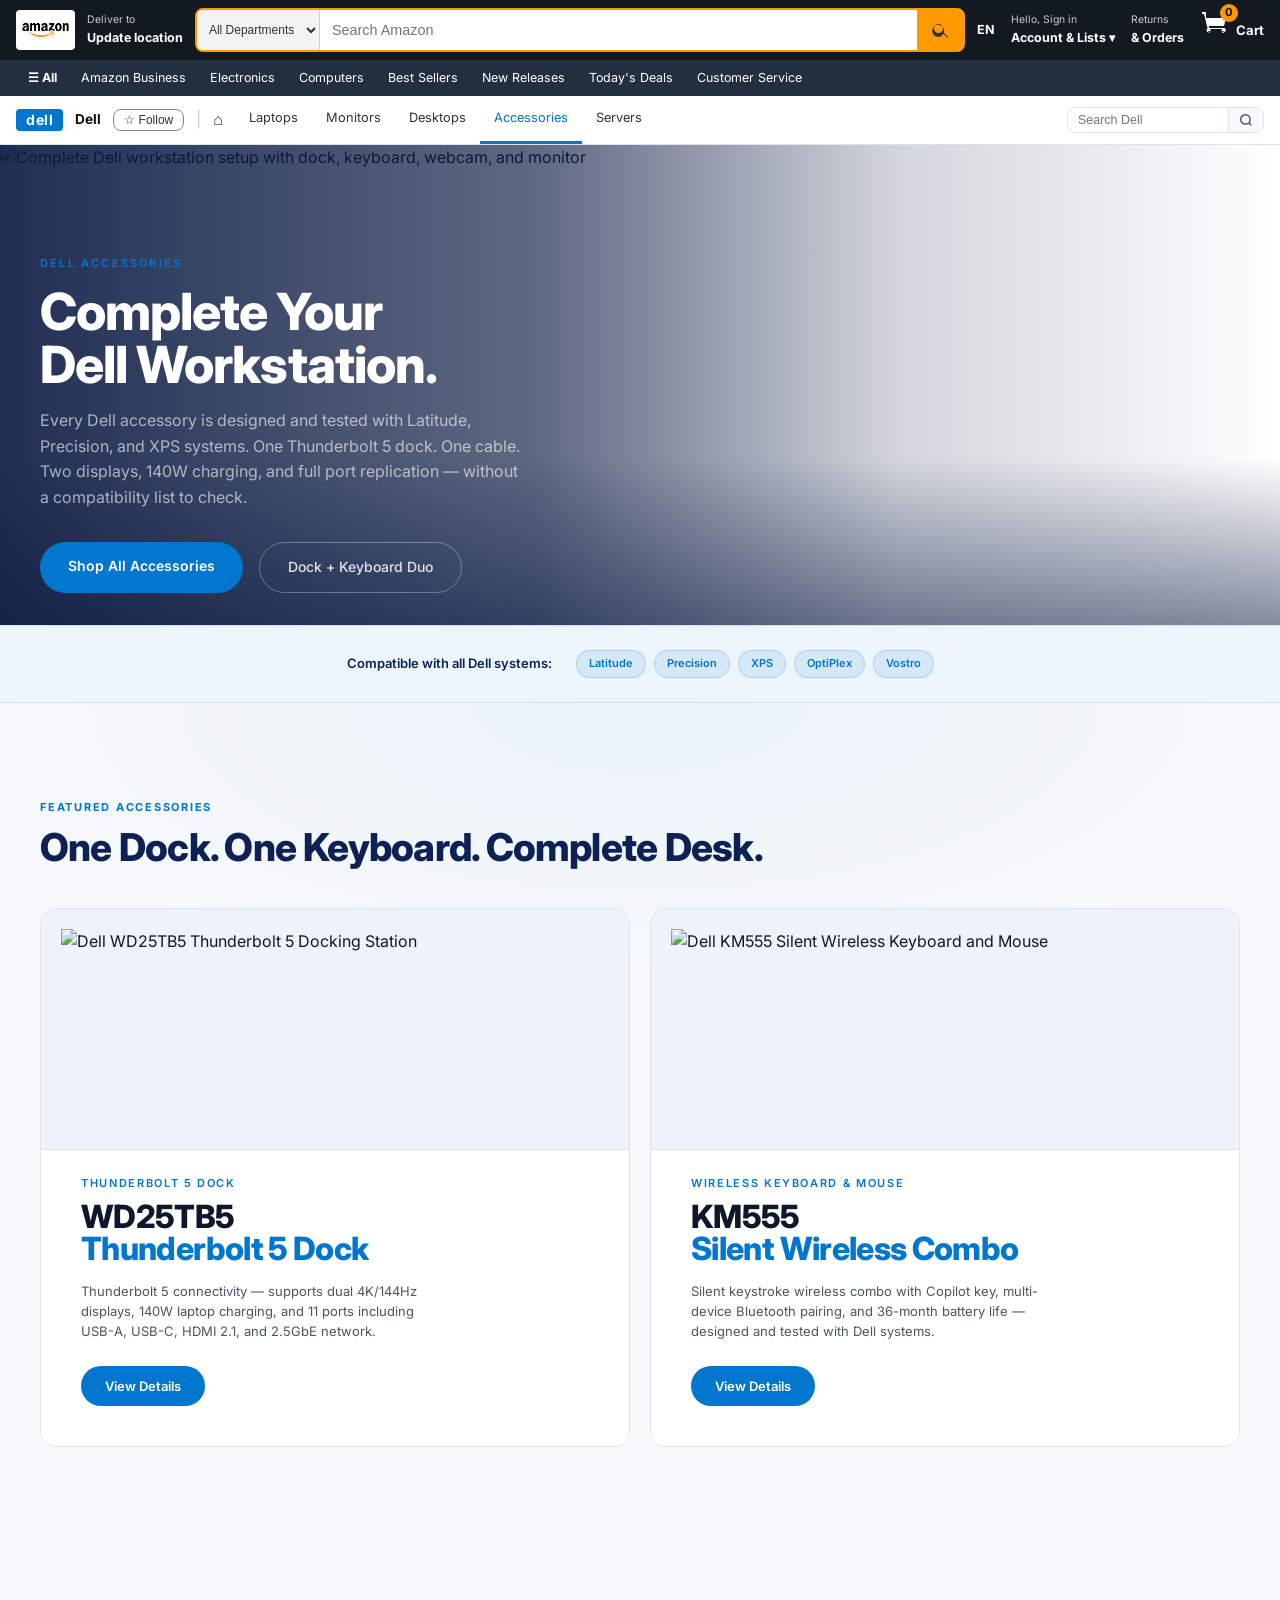
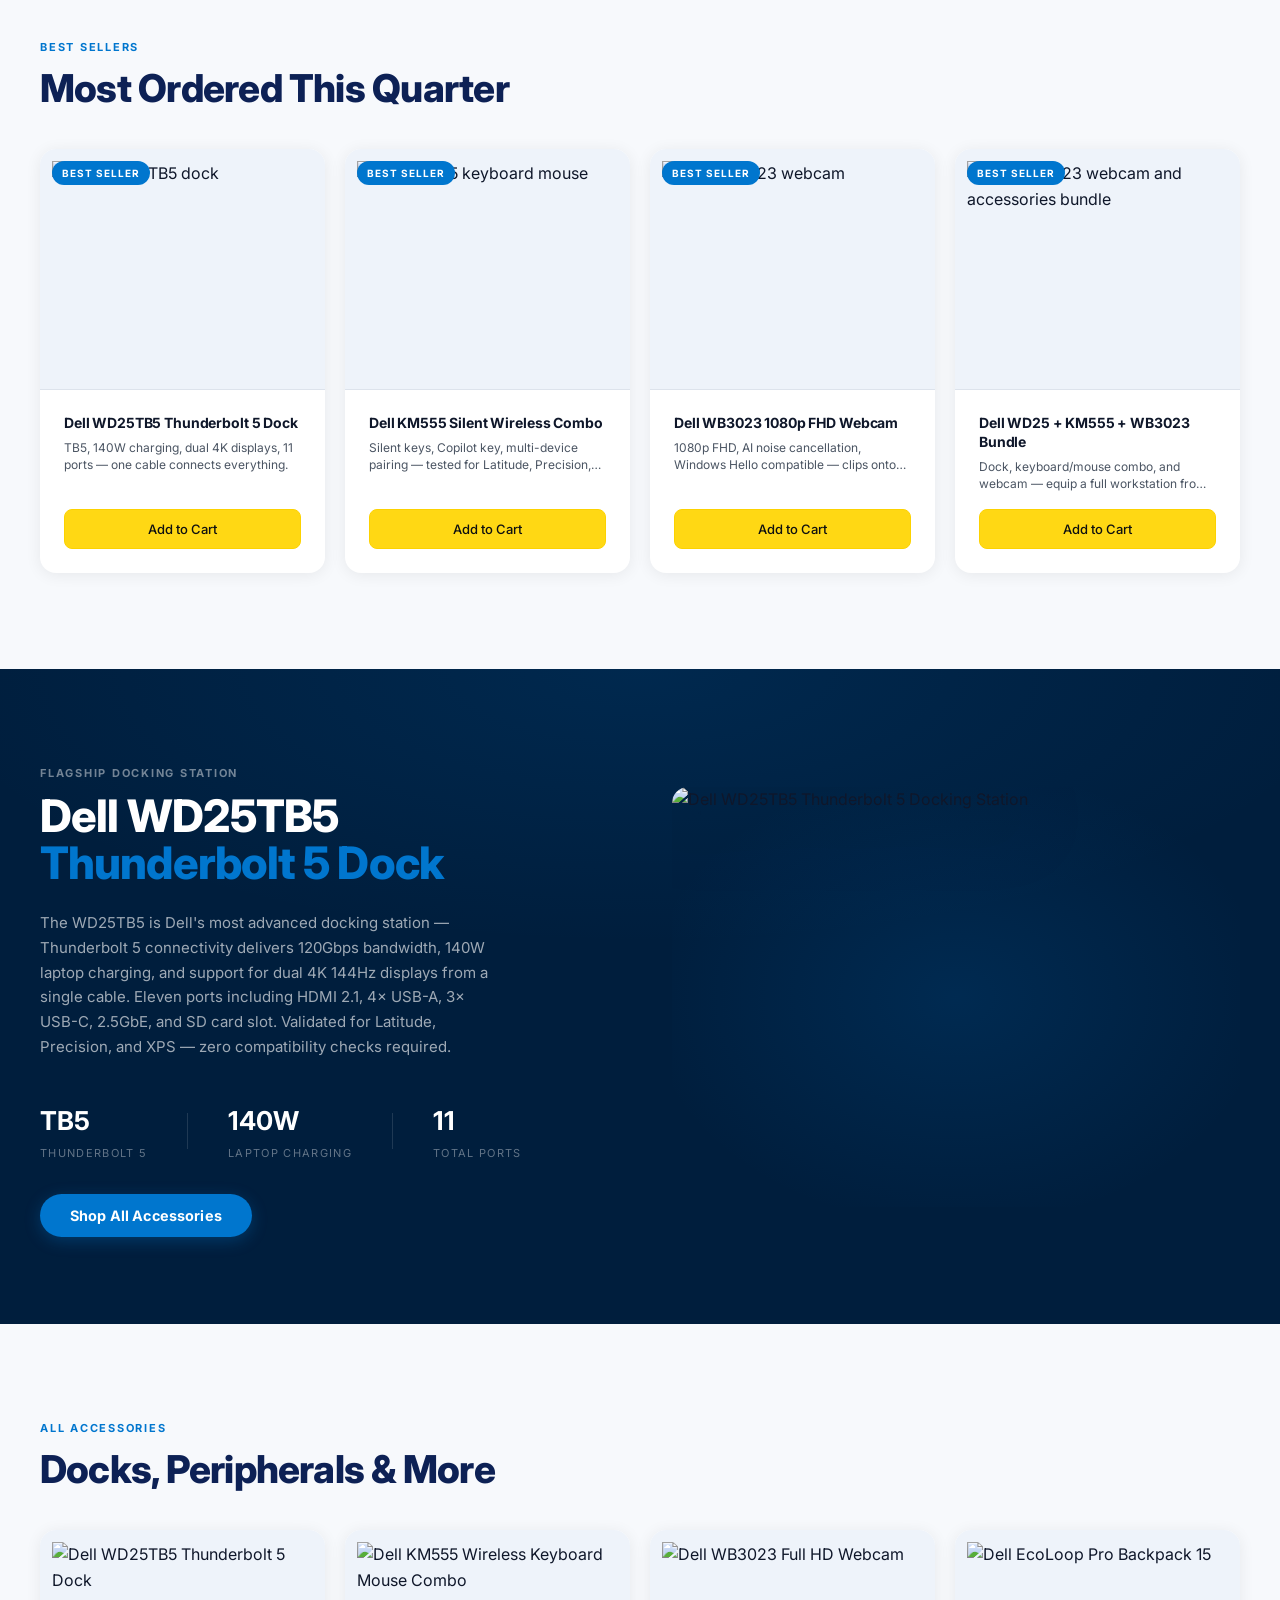
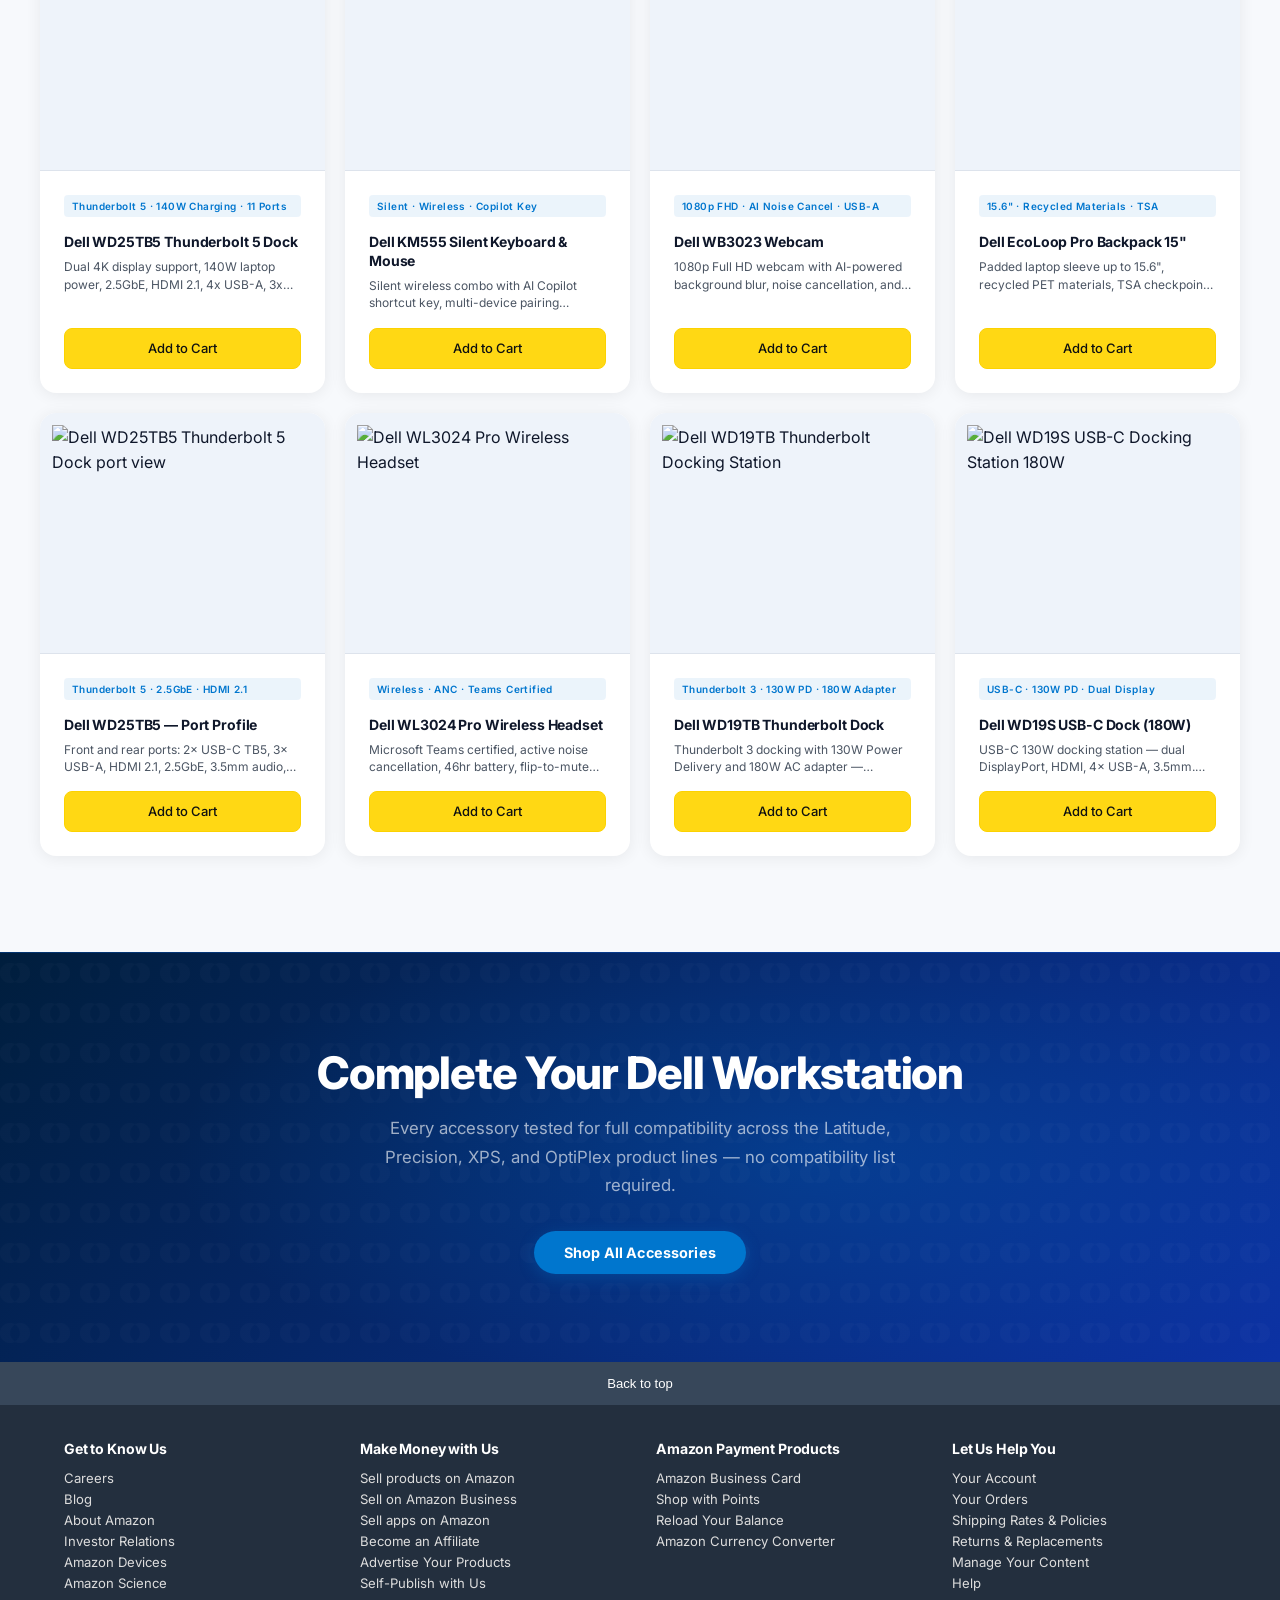
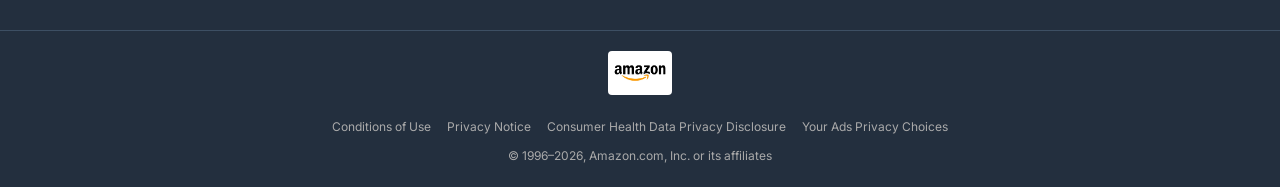
==== commit 9670cd2b: "Design QA — image audit, completeness, and all issues resolved - Replace all city-skyline monitor im" ====
--- a/accessories.html
+++ b/accessories.html
@@ -36,30 +36,6 @@
     .btn-ph-secondary { padding: 13px 28px; background: transparent; color: rgba(255,255,255,0.85); border: 1px solid rgba(255,255,255,0.3); border-radius: 999px; font-size: 14px; font-weight: 500; text-decoration: none; display: inline-block; transition: border-color 0.2s, color 0.2s; }
     .btn-ph-secondary:hover { border-color: rgba(255,255,255,0.7); color: #ffffff; text-decoration: none; }
 
-    /* ── Featured Duo ── */
-    .featured-duo {
-      background: var(--brand-dark);
-      padding: var(--space-2xl) 0;
-      position: relative;
-      overflow: hidden;
-    }
-    .featured-duo::before { content: ''; position: absolute; inset: 0; background: radial-gradient(ellipse 80% 60% at 50% 0%, rgba(0,118,206,0.12) 0%, transparent 70%); pointer-events: none; }
-    .featured-duo .container { position: relative; z-index: 1; }
-    .duo-grid { display: grid; grid-template-columns: 1fr 1fr; gap: 20px; margin-top: var(--space-lg); }
-    .duo-card { position: relative; background: rgba(255,255,255,0.04); border: 1px solid rgba(0,118,206,0.2); border-radius: 16px; overflow: hidden; min-height: 380px; padding: var(--space-lg); display: flex; flex-direction: column; justify-content: flex-end; transition: transform 0.3s ease, box-shadow 0.3s ease; }
-    .duo-card:hover { transform: translateY(-4px); box-shadow: 0 24px 48px rgba(0,118,206,0.18); }
-    .duo-glow { position: absolute; bottom: -80px; right: -80px; width: 280px; height: 280px; background: radial-gradient(ellipse, var(--brand-blue) 0%, transparent 70%); opacity: 0.15; pointer-events: none; transition: opacity 0.3s; }
-    .duo-card:hover .duo-glow { opacity: 0.25; }
-    /* duo-product-img — uses global styles.css definition */
-    .duo-content { position: relative; z-index: 2; }
-    .duo-descriptor { font-size: 11px; letter-spacing: 0.15em; text-transform: uppercase; color: rgba(0,118,206,0.9); margin-bottom: 8px; font-weight: 600; }
-    .duo-product-name { font-size: clamp(24px, 3vw, 36px); font-weight: 800; line-height: 1.0; margin-bottom: var(--space-sm); letter-spacing: -0.02em; }
-    .duo-name-main { color: #ffffff; display: block; }
-    .duo-name-model { color: var(--brand-blue); display: block; }
-    .duo-tagline { font-size: 13px; color: rgba(255,255,255,0.58); line-height: 1.55; margin-bottom: var(--space-md); max-width: 260px; }
-    .duo-cta { display: inline-flex; align-items: center; padding: 10px 22px; background: var(--brand-blue); color: #ffffff; border-radius: 999px; font-size: 13px; font-weight: 600; cursor: pointer; text-decoration: none; transition: opacity 0.2s, transform 0.2s; }
-    .duo-cta:hover { opacity: 0.88; transform: scale(1.02); text-decoration: none; }
-
     /* ── Compatibility Banner ── */
     .compat-banner {
       background: rgba(0,118,206,0.07);
@@ -88,7 +64,7 @@
     .product-card { position: relative; background: var(--white); border-radius: 16px; box-shadow: var(--card-shadow); overflow: hidden; transition: transform 0.25s ease, box-shadow 0.25s ease; display: flex; flex-direction: column; }
     .product-card:hover { transform: translateY(-4px); box-shadow: 0 12px 32px rgba(0,0,0,0.12); }
     .card-img-wrap { height: 240px; background: var(--lighter-bg); overflow: hidden; flex-shrink: 0; }
-    .card-img { width: 100%; height: 100%; object-fit: cover; }
+    .card-img { width: 100%; height: 100%; object-fit: contain; padding: 12px; }
     .card-body { padding: var(--space-md); border-top: 1px solid var(--border); display: flex; flex-direction: column; flex: 1; }
     .card-name { font-size: 14px; font-weight: 700; color: var(--text); margin-bottom: 6px; line-height: 1.35; }
     .card-desc { font-size: 12px; color: var(--text-muted); line-height: 1.45; margin-bottom: var(--space-sm); display: -webkit-box; -webkit-line-clamp: 2; -webkit-box-orient: vertical; overflow: hidden; }
@@ -102,11 +78,29 @@
 
     .section-eyebrow { display: block; font-size: 11px; font-weight: 700; letter-spacing: 0.16em; text-transform: uppercase; color: var(--brand-blue); margin-bottom: 10px; }
 
+    /* ── Product Spotlight ── */
+    .product-spotlight { background: var(--brand-dark); padding: var(--space-2xl) 0; position: relative; overflow: hidden; }
+    .product-spotlight::before { content: ''; position: absolute; inset: 0; background: radial-gradient(ellipse 80% 60% at 50% 0%, rgba(0,118,206,0.12) 0%, transparent 70%); pointer-events: none; }
+    .product-spotlight .container { position: relative; z-index: 1; }
+    .spotlight-grid { display: grid; grid-template-columns: 1fr 1fr; gap: var(--space-xl); align-items: center; }
+    .spotlight-eyebrow { display: block; font-size: 11px; font-weight: 700; letter-spacing: 0.16em; text-transform: uppercase; color: rgba(255,255,255,0.45); margin-bottom: 10px; }
+    .spotlight-name { font-size: clamp(28px, 3.5vw, 48px); font-weight: 800; color: #ffffff; line-height: 1.05; letter-spacing: -0.02em; margin-bottom: var(--space-md); }
+    .spotlight-name span { display: block; color: var(--brand-color); }
+    .spotlight-desc { font-size: 15px; color: rgba(255,255,255,0.62); line-height: 1.65; margin-bottom: var(--space-lg); max-width: 460px; }
+    .spotlight-specs { display: flex; align-items: center; margin-bottom: var(--space-lg); }
+    .spec-item { display: flex; flex-direction: column; padding-right: var(--space-lg); }
+    .spec-value { font-size: 26px; font-weight: 700; color: #ffffff; }
+    .spec-label { font-size: 11px; letter-spacing: 0.12em; text-transform: uppercase; color: rgba(255,255,255,0.38); margin-top: 4px; }
+    .spec-divider { width: 1px; height: 36px; background: rgba(255,255,255,0.12); margin-right: var(--space-lg); flex-shrink: 0; }
+    .spotlight-visual { position: relative; height: 420px; display: flex; align-items: center; justify-content: center; overflow: hidden; border-radius: 16px; }
+    .spotlight-glow { position: absolute; inset: -10%; background: radial-gradient(ellipse at center, var(--brand-color) 0%, transparent 65%); opacity: 0.14; }
+    .spotlight-img { position: relative; z-index: 1; width: 100%; height: 100%; object-fit: contain; filter: drop-shadow(0 16px 32px rgba(0,0,0,0.5)); }
+
     @media (max-width: 768px) {
       .page-hero { height: 400px; }
-      .duo-grid { grid-template-columns: 1fr; }
-      .duo-card { min-height: 300px; }
-      .duo-product-img { opacity: 0.45; }
+      .spotlight-grid { grid-template-columns: 1fr; }
+      .spotlight-visual { height: 260px; }
+      .spotlight-specs { flex-wrap: wrap; gap: var(--space-md); }
     }
   </style>
 </head>
@@ -163,15 +157,16 @@
 ══════════════════════════════════════════ -->
 <section class="featured-duo section-fade" id="duo">
   <div class="container">
-    <span class="section-eyebrow" style="color: rgba(255,255,255,0.45);">FEATURED ACCESSORIES</span>
-    <h2 style="color: var(--white); margin-bottom: var(--space-lg);">One Dock. One Keyboard. Complete Desk.</h2>
+    <span class="section-eyebrow">FEATURED ACCESSORIES</span>
+    <h2 style="color: var(--brand-dark-tint); margin-bottom: var(--space-lg);">One Dock. One Keyboard. Complete Desk.</h2>
     <div class="duo-grid">
 
       <div class="duo-card">
-        <div class="duo-glow"></div>
-        <img class="duo-product-img"
-          src="https://m.media-amazon.com/images/I/61Xeh0M5idL._AC_SL1500_.jpg"
-          alt="Dell WD25TB5 Thunderbolt 5 Docking Station">
+        <div class="duo-media">
+          <img class="duo-product-img"
+            src="https://m.media-amazon.com/images/I/61Xeh0M5idL._AC_SL1500_.jpg"
+            alt="Dell WD25TB5 Thunderbolt 5 Docking Station">
+        </div>
         <div class="duo-content">
           <p class="duo-descriptor">THUNDERBOLT 5 DOCK</p>
           <h3 class="duo-product-name">
@@ -184,10 +179,11 @@
       </div>
 
       <div class="duo-card">
-        <div class="duo-glow"></div>
-        <img class="duo-product-img"
-          src="https://m.media-amazon.com/images/I/71RK4N4b0cL._AC_SL1500_.jpg"
-          alt="Dell KM555 Silent Wireless Keyboard and Mouse">
+        <div class="duo-media">
+          <img class="duo-product-img"
+            src="https://m.media-amazon.com/images/I/71RK4N4b0cL._AC_SL1500_.jpg"
+            alt="Dell KM555 Silent Wireless Keyboard and Mouse">
+        </div>
         <div class="duo-content">
           <p class="duo-descriptor">WIRELESS KEYBOARD &amp; MOUSE</p>
           <h3 class="duo-product-name">
@@ -248,7 +244,7 @@
       <div class="product-card">
         <span class="best-seller-badge">BEST SELLER</span>
         <div class="card-img-wrap">
-          <img class="card-img" src="https://i.dell.com/is/image/DellContent/content/dam/ss2/page-specific/dell-homepage/na/promo-carousel/wtn-showc-cons-dell-pc14250-e2725hm-km555-wd25-wl3024-wb3023-uhp-2604-01-us-promo-c-lf-1610x906.jpg?wid=600&hei=338" alt="Dell accessories setup">
+          <img class="card-img" src="https://m.media-amazon.com/images/I/61eY11o1ZbL._AC_SL1500_.jpg" alt="Dell WB3023 webcam and accessories bundle">
         </div>
         <div class="card-body">
           <h4 class="card-name">Dell WD25 + KM555 + WB3023 Bundle</h4>
@@ -262,7 +258,50 @@
 
 
 <!-- ══════════════════════════════════════════
-     PRODUCT GRID — 4 Accessory Cards
+     SINGLE PRODUCT SPOTLIGHT — Dell WD25TB5 Dock
+══════════════════════════════════════════ -->
+<section class="product-spotlight section-fade" id="spotlight">
+  <div class="container">
+    <div class="spotlight-grid">
+      <div class="spotlight-content">
+        <span class="spotlight-eyebrow">FLAGSHIP DOCKING STATION</span>
+        <h2 class="spotlight-name">
+          Dell WD25TB5
+          <span>Thunderbolt 5 Dock</span>
+        </h2>
+        <p class="spotlight-desc">The WD25TB5 is Dell's most advanced docking station — Thunderbolt 5 connectivity delivers 120Gbps bandwidth, 140W laptop charging, and support for dual 4K 144Hz displays from a single cable. Eleven ports including HDMI 2.1, 4× USB-A, 3× USB-C, 2.5GbE, and SD card slot. Validated for Latitude, Precision, and XPS — zero compatibility checks required.</p>
+        <div class="spotlight-specs">
+          <div class="spec-item">
+            <span class="spec-value">TB5</span>
+            <span class="spec-label">Thunderbolt 5</span>
+          </div>
+          <div class="spec-divider"></div>
+          <div class="spec-item">
+            <span class="spec-value">140W</span>
+            <span class="spec-label">Laptop Charging</span>
+          </div>
+          <div class="spec-divider"></div>
+          <div class="spec-item">
+            <span class="spec-value">11</span>
+            <span class="spec-label">Total Ports</span>
+          </div>
+        </div>
+        <a class="btn-brand" href="#accessories-grid">Shop All Accessories</a>
+      </div>
+      <div class="spotlight-visual">
+        <div class="spotlight-glow"></div>
+        <img class="spotlight-img"
+          src="https://m.media-amazon.com/images/I/61Xeh0M5idL._AC_SL1500_.jpg"
+          alt="Dell WD25TB5 Thunderbolt 5 Docking Station"
+          width="1500" height="1500">
+      </div>
+    </div>
+  </div>
+</section>
+
+
+<!-- ══════════════════════════════════════════
+     PRODUCT GRID — Accessory Cards
 ══════════════════════════════════════════ -->
 <section class="products-section section-fade" id="accessories-grid">
   <div class="container">
@@ -315,7 +354,7 @@
       <div class="product-card">
         <div class="card-img-wrap">
           <img class="card-img"
-            src="https://i.dell.com/is/image/DellContent/content/dam/ss2/page-specific/dell-homepage/ssl-bfcm-cons-dell-ls-latitude-9450t-poweredge-r760-uhp-2604-01-br-promo-c-lf-1610x906.jpg?wid=600&hei=338"
+            src="https://m.media-amazon.com/images/I/81ybRaglVrL._AC_SL1500_.jpg"
             alt="Dell EcoLoop Pro Backpack 15">
         </div>
         <div class="card-body">
@@ -329,8 +368,8 @@
       <div class="product-card">
         <div class="card-img-wrap">
           <img class="card-img"
-            src="https://m.media-amazon.com/images/I/51JAE021uhL._AC_SL1500_.jpg"
-            alt="Dell WD25TB5 Dock side view">
+            src="https://m.media-amazon.com/images/I/71po2cpraPL._AC_SL1500_.jpg"
+            alt="Dell WD25TB5 Thunderbolt 5 Dock port view">
         </div>
         <div class="card-body">
           <span class="card-spec-tag">Thunderbolt 5 · 2.5GbE · HDMI 2.1</span>
@@ -343,8 +382,8 @@
       <div class="product-card">
         <div class="card-img-wrap">
           <img class="card-img"
-            src="https://i.dell.com/is/image/DellContent/content/dam/ss2/page-specific/dell-homepage/na/promo-carousel/wtn-showc-cons-dell-pc14250-e2725hm-km555-wd25-wl3024-wb3023-uhp-2604-01-us-promo-c-lf-1610x906.jpg?wid=600&hei=338"
-            alt="Dell WL3024 wireless headset">
+            src="https://i.dell.com/is/image/DellContent/content/dam/ss2/product-images/dell-client-products/peripherals/headphones/wl3024/media-gallery/headset-dell-wl3024-bk-gallery-2.psd?fmt=png-alpha&pscan=auto&scl=1&hei=804&wid=556&qlt=100,1&resMode=sharp2&size=556,804&chrss=full"
+            alt="Dell WL3024 Pro Wireless Headset">
         </div>
         <div class="card-body">
           <span class="card-spec-tag">Wireless · ANC · Teams Certified</span>
--- a/styles.css
+++ b/styles.css
@@ -12,8 +12,9 @@
   --primary-dark:   #005CA5;
   --primary-deep:   #0d2155;
   --primary-mid:    #0c32a4;
+  --brand-color:    #0076CE;
   --brand-blue:     #0076CE;
-  --brand-dark:     #091840;
+  --brand-dark:     #001E3D;
   --brand-dark-tint:#0d2155;
   --brand-mid:      #0c32a4;
   --brand-glow:     rgba(0,118,206,0.4);
@@ -1122,24 +1123,76 @@
 
 .product-grid-inner { display: grid; grid-template-columns: repeat(auto-fill, minmax(260px, 1fr)); gap: 20px; margin-top: var(--space-lg); }
 
-/* Featured Duo */
-.featured-duo { background: var(--brand-dark); padding: var(--space-2xl) 0; position: relative; overflow: hidden; }
-.featured-duo::before { content: ''; position: absolute; inset: 0; background: radial-gradient(ellipse 80% 60% at 50% 0%, color-mix(in srgb, var(--primary) 12%, transparent) 0%, transparent 70%); pointer-events: none; }
+/* Featured Duo — LIGHT store mode, separated media + content zones */
+.featured-duo {
+  background: var(--light-gray);
+  padding: var(--space-2xl) 0;
+  position: relative;
+  overflow: hidden;
+}
+.featured-duo::before {
+  content: '';
+  position: absolute;
+  inset: 0;
+  background: radial-gradient(ellipse 80% 50% at 50% 0%, rgba(0,118,206,0.05) 0%, transparent 70%);
+  pointer-events: none;
+}
 .featured-duo .container { position: relative; z-index: 1; }
 .duo-grid { display: grid; grid-template-columns: 1fr 1fr; gap: 20px; margin-top: var(--space-lg); }
-.duo-card { position: relative; background: rgba(255,255,255,0.04); border: 1px solid color-mix(in srgb, var(--primary) 20%, transparent); border-radius: 16px; overflow: hidden; min-height: 460px; padding: var(--space-lg); display: flex; flex-direction: column; justify-content: flex-end; transition: transform 0.3s ease, box-shadow 0.3s ease; }
-.duo-card:hover { transform: translateY(-4px); box-shadow: 0 24px 48px color-mix(in srgb, var(--primary) 18%, transparent); }
-.duo-glow { position: absolute; bottom: -80px; right: -80px; width: 300px; height: 300px; background: radial-gradient(ellipse, var(--primary) 0%, transparent 70%); opacity: 0.15; pointer-events: none; transition: opacity 0.3s ease; }
-.duo-card:hover .duo-glow { opacity: 0.25; }
-.duo-product-img { position: absolute; inset: 0; width: 100%; height: 100%; object-fit: cover; pointer-events: none; z-index: 0; }
-.duo-card::after { content: ''; position: absolute; inset: 0; background: linear-gradient(to top, color-mix(in srgb, var(--brand-dark) 92%, transparent) 0%, color-mix(in srgb, var(--brand-dark) 55%, transparent) 45%, color-mix(in srgb, var(--brand-dark) 10%, transparent) 100%); z-index: 1; pointer-events: none; }
-.duo-content { position: relative; z-index: 2; }
-.duo-descriptor { font-size: 11px; letter-spacing: 0.15em; text-transform: uppercase; color: color-mix(in srgb, var(--primary) 90%, transparent); margin-bottom: 8px; font-weight: 600; }
-.duo-product-name { font-size: clamp(28px, 3.5vw, 44px); font-weight: 800; line-height: 1.0; margin-bottom: var(--space-sm); letter-spacing: -0.02em; }
-.duo-name-main { color: var(--white); display: block; }
+
+/* Card: column layout — media zone on top, content zone below */
+.duo-card {
+  position: relative;
+  background: var(--white);
+  border: 1px solid var(--border);
+  border-radius: 16px;
+  overflow: hidden;
+  display: flex;
+  flex-direction: column;
+  transition: transform 0.3s ease, box-shadow 0.3s ease;
+}
+.duo-card:hover { transform: translateY(-4px); box-shadow: 0 16px 40px rgba(0,118,206,0.13); }
+.duo-card::after { display: none; } /* no gradient overlay needed */
+.duo-glow { display: none; } /* removed: was for dark overlay pattern */
+
+/* Media zone — image sits in its own zone, no text overlap */
+.duo-media {
+  width: 100%;
+  background: var(--lighter-bg);
+  overflow: hidden;
+  flex-shrink: 0;
+  display: flex;
+  align-items: center;
+  justify-content: center;
+  min-height: 240px;
+}
+.duo-product-img {
+  width: 100%;
+  height: 100%;
+  min-height: 240px;
+  object-fit: contain;
+  padding: 20px;
+  pointer-events: none;
+  display: block;
+}
+
+/* Content zone — below the image, light background */
+.duo-content {
+  position: relative;
+  z-index: 2;
+  padding: var(--space-md) var(--space-lg) var(--space-lg);
+  background: var(--white);
+  border-top: 1px solid var(--border);
+  flex: 1;
+  display: flex;
+  flex-direction: column;
+}
+.duo-descriptor { font-size: 11px; letter-spacing: 0.15em; text-transform: uppercase; color: var(--primary); margin-bottom: 8px; font-weight: 600; }
+.duo-product-name { font-size: clamp(22px, 2.5vw, 36px); font-weight: 800; line-height: 1.0; margin-bottom: var(--space-sm); letter-spacing: -0.02em; }
+.duo-name-main { color: var(--text); display: block; }
 .duo-name-model { color: var(--primary); display: block; }
-.duo-tagline { font-size: 13px; color: rgba(255,255,255,0.58); line-height: 1.55; margin-bottom: var(--space-md); max-width: 260px; }
-.duo-cta { display: inline-flex; align-items: center; padding: 10px 24px; background: var(--primary); color: var(--white); border-radius: 999px; font-size: 13px; font-weight: 600; cursor: pointer; transition: opacity 0.2s ease, transform 0.2s ease; text-decoration: none; }
+.duo-tagline { font-size: 13px; color: var(--text-muted); line-height: 1.55; margin-bottom: var(--space-md); max-width: 360px; flex: 1; }
+.duo-cta { display: inline-flex; align-items: center; padding: 10px 24px; background: var(--primary); color: var(--white); border-radius: 999px; font-size: 13px; font-weight: 600; cursor: pointer; transition: opacity 0.2s ease, transform 0.2s ease; text-decoration: none; align-self: flex-start; margin-top: auto; }
 .duo-cta:hover { opacity: 0.88; transform: scale(1.02); text-decoration: none; }
 
 /* Best Sellers bar */
@@ -1150,7 +1203,5 @@
 
 @media (max-width: 900px) {
   .duo-grid { grid-template-columns: 1fr; }
-  .duo-card { min-height: 340px; }
-  .duo-product-img { opacity: 0.5; }
   .best-sellers-grid { grid-template-columns: repeat(2, 1fr); }
 }
